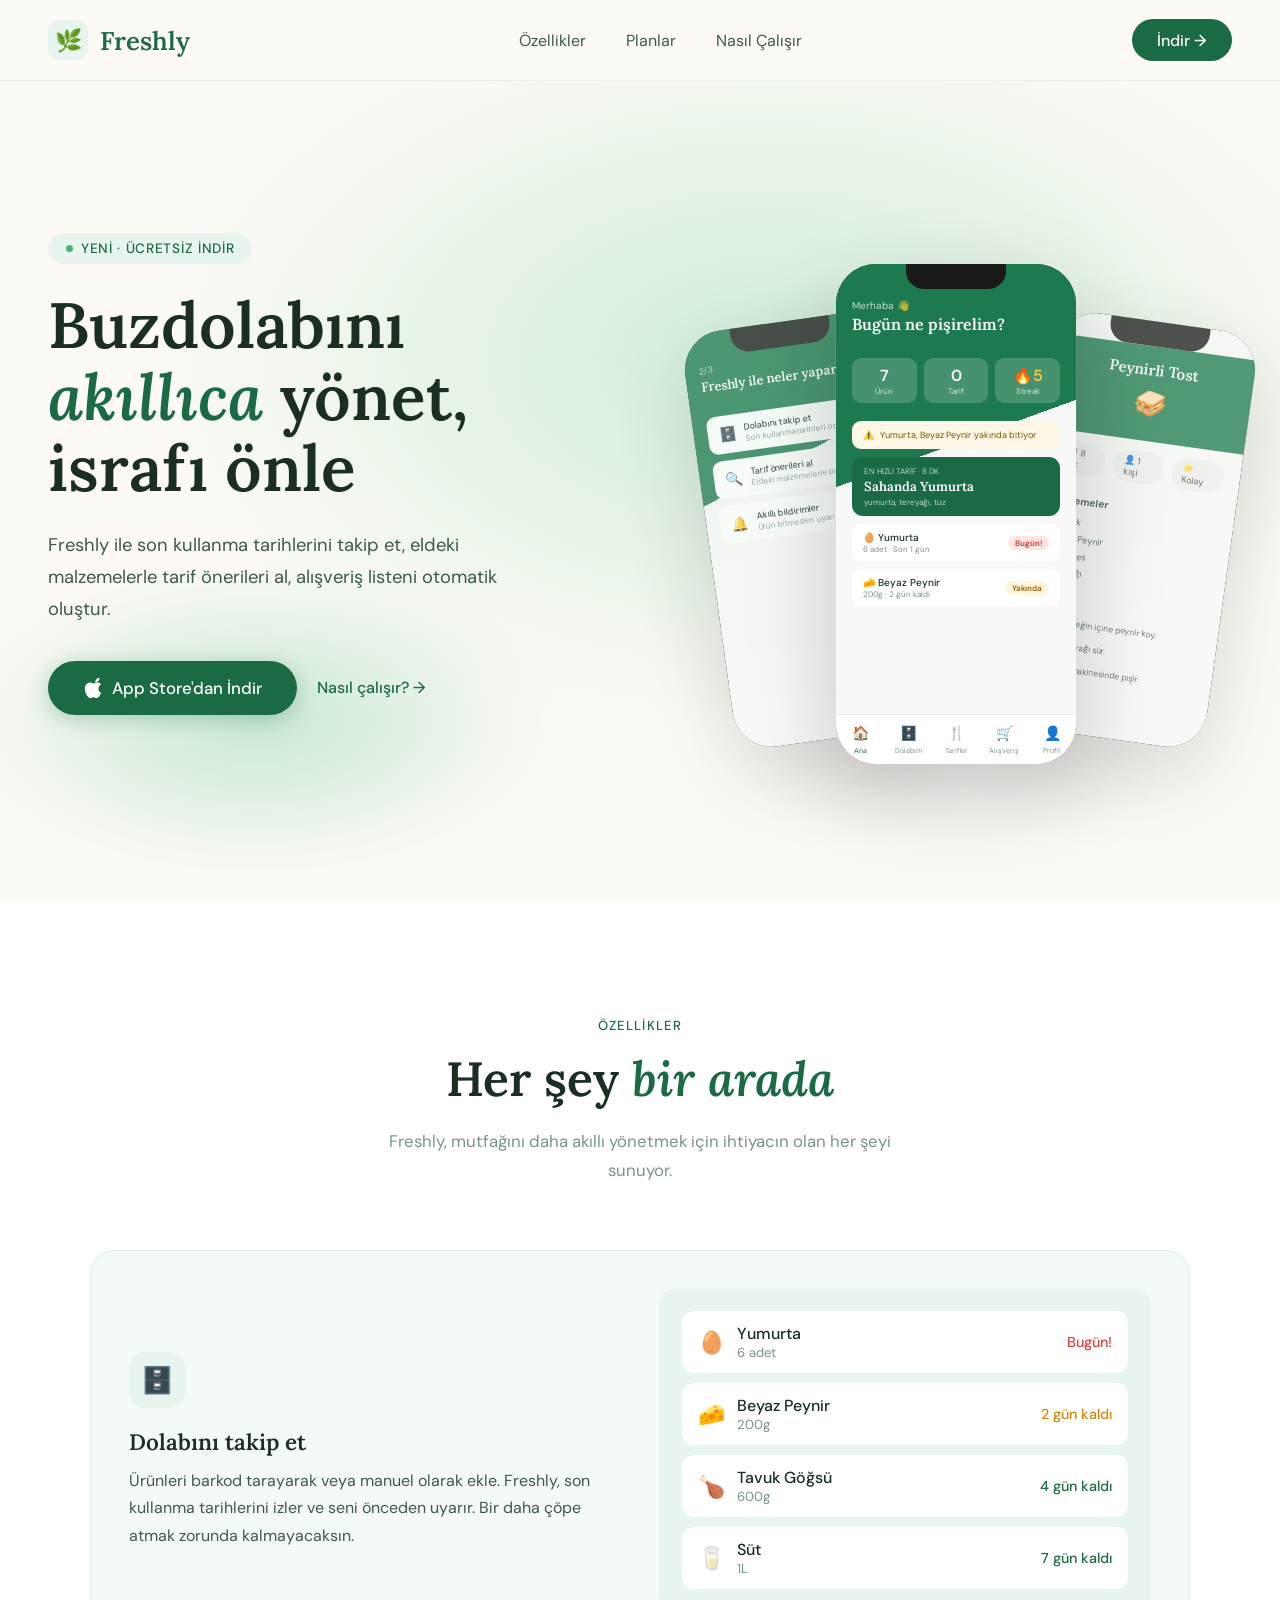
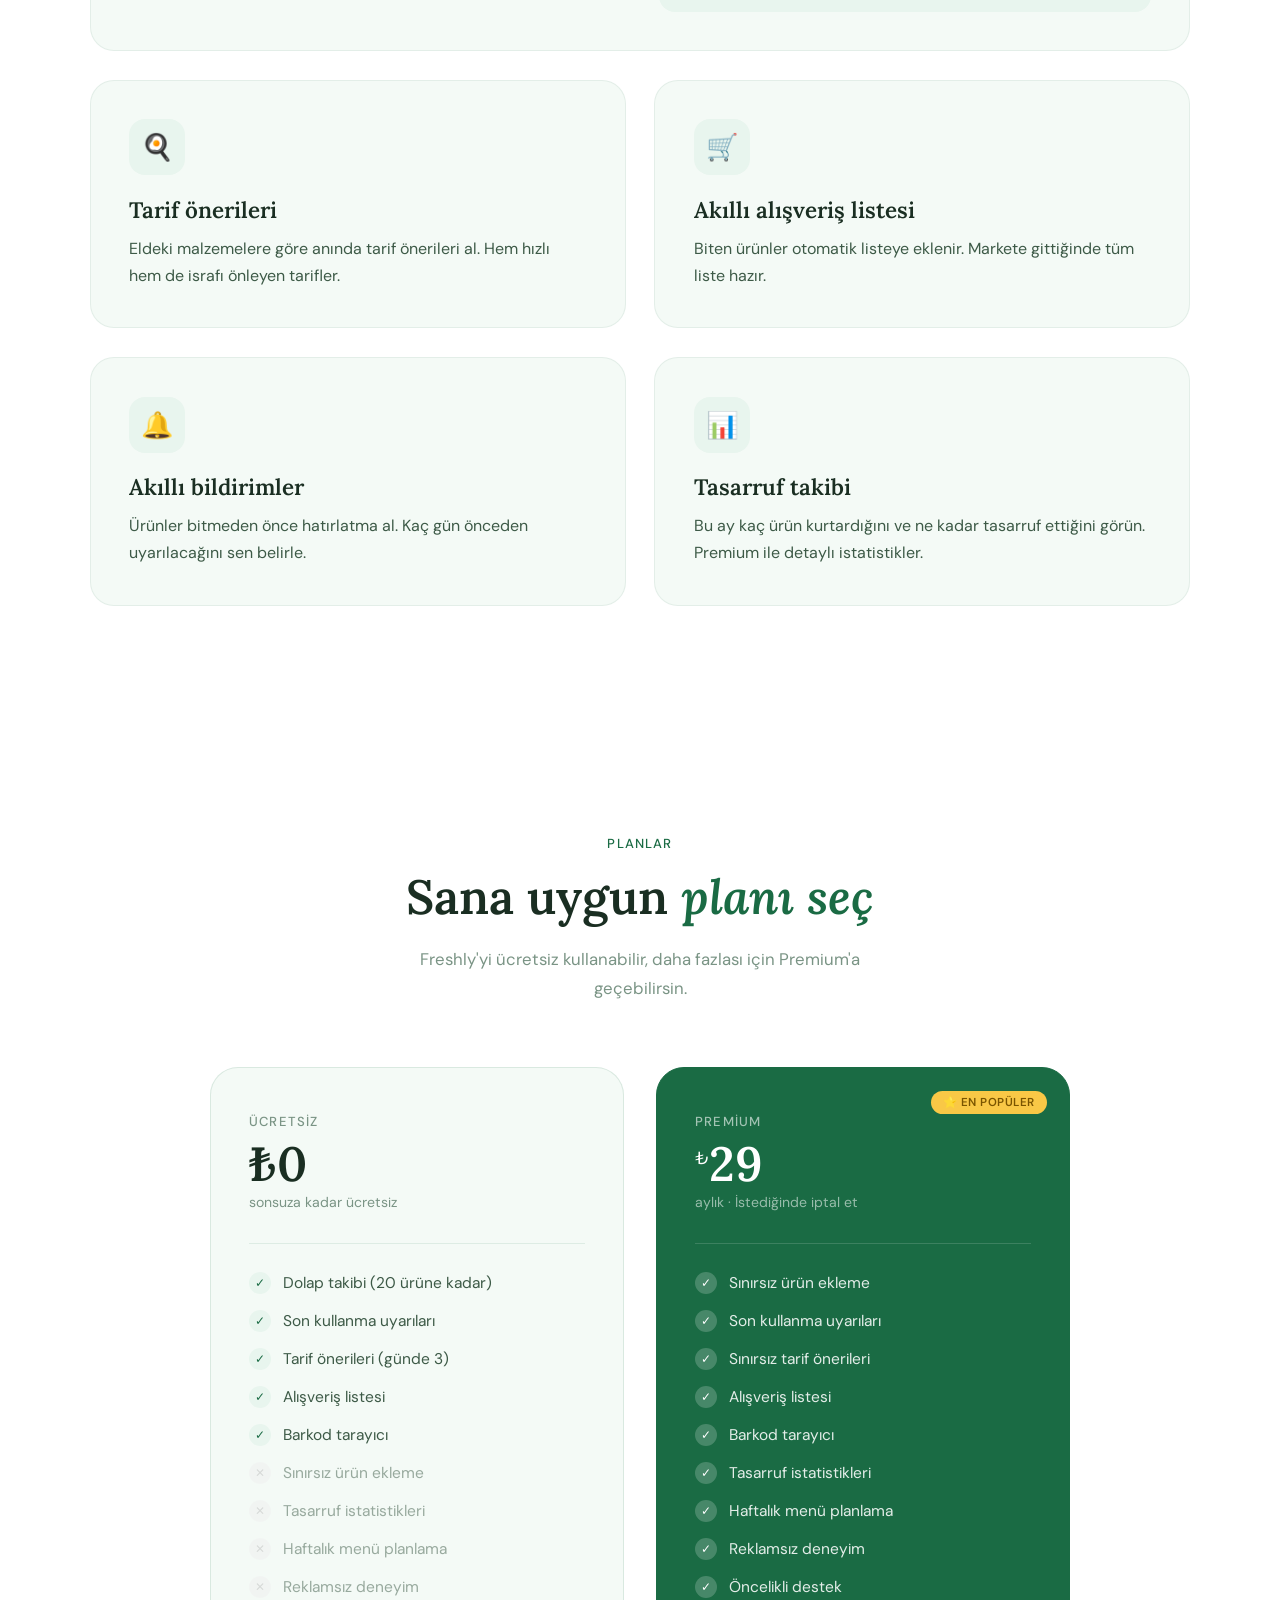
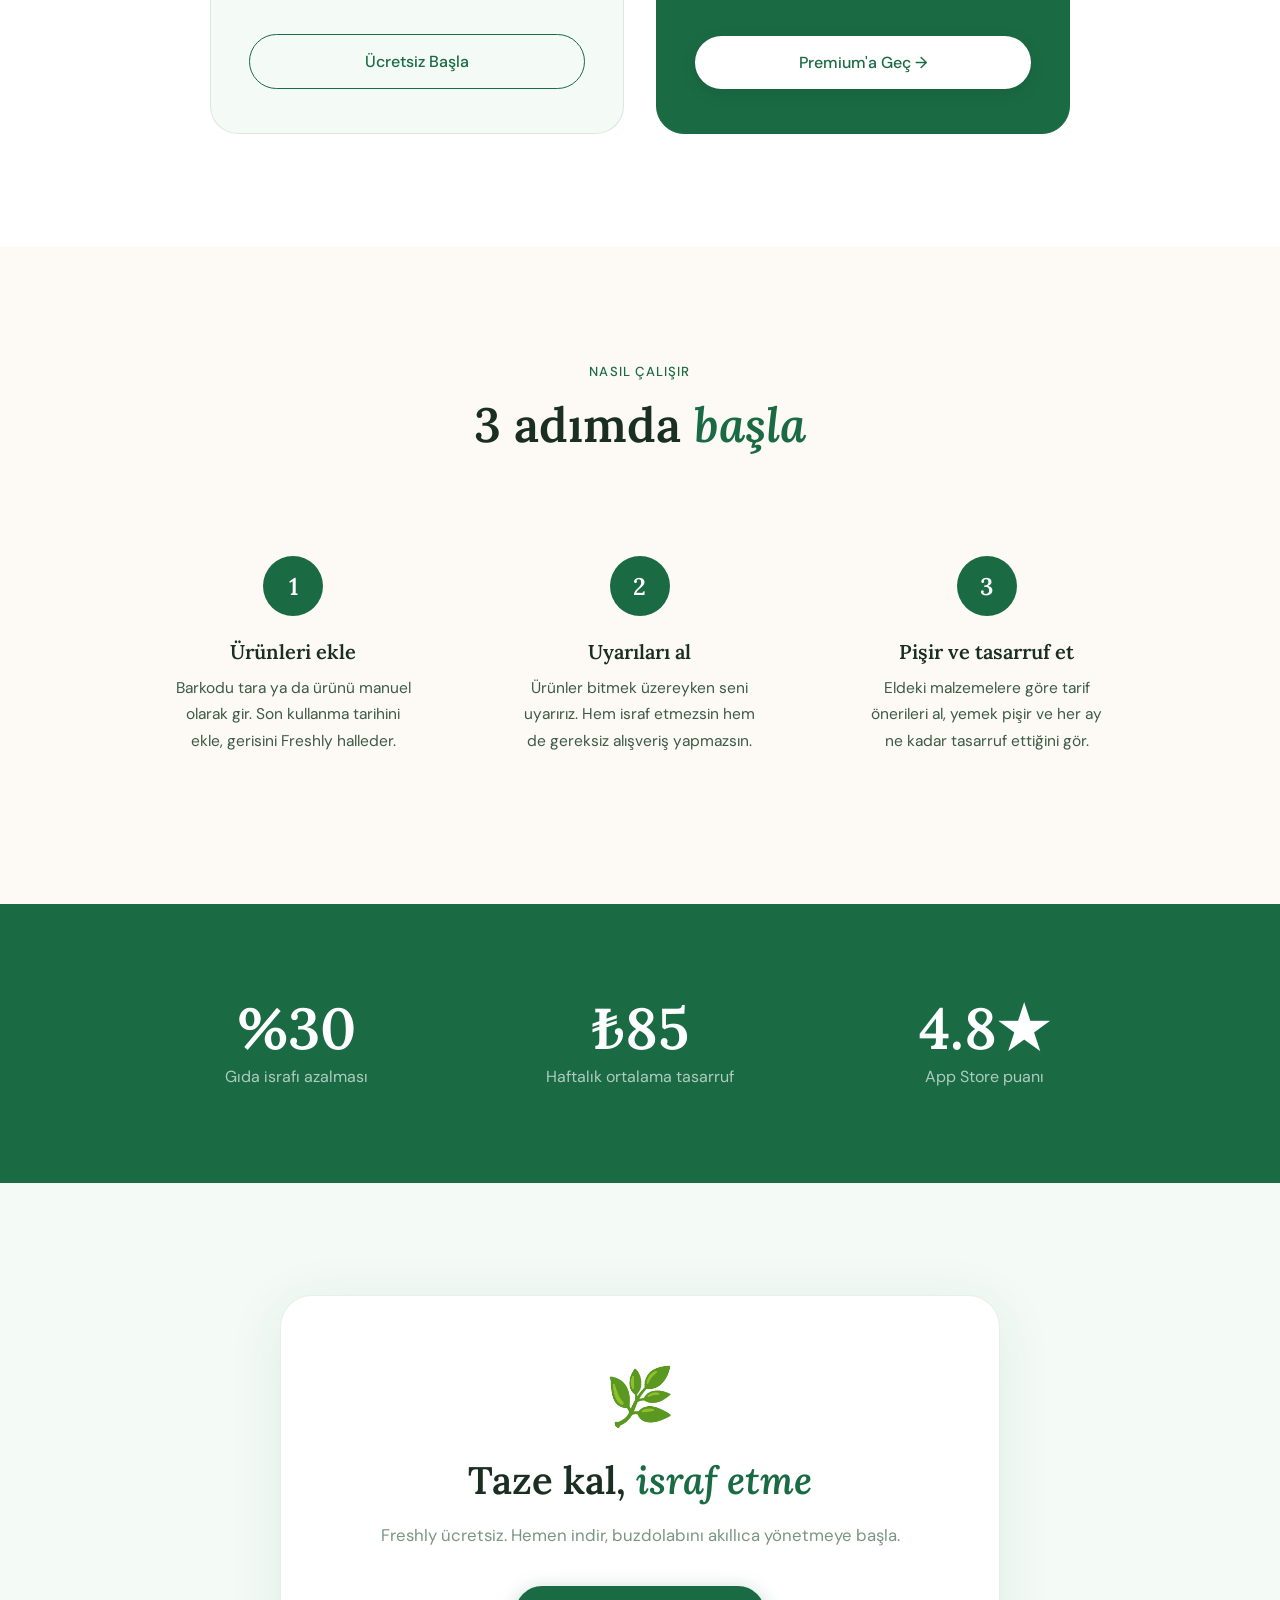
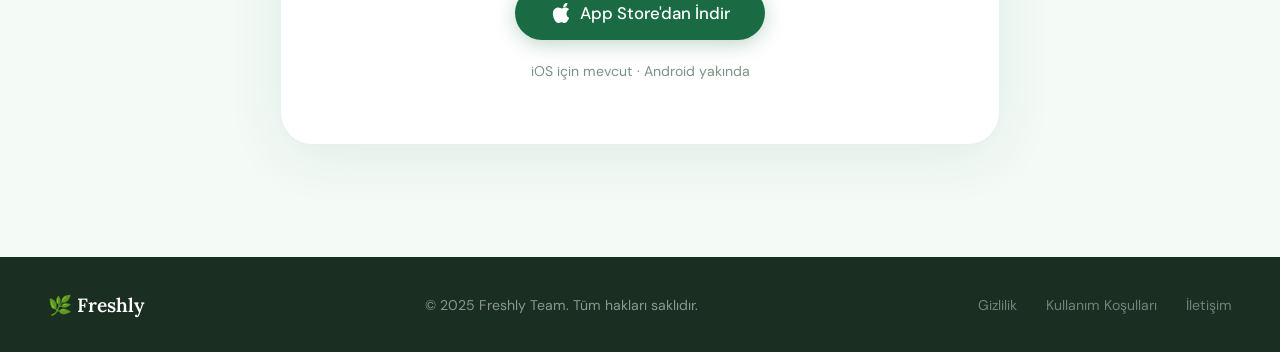
==== index.html @ 08ff8370 "freshly websitesi oluşturuldu" ====
<!DOCTYPE html>
<html lang="tr">
<head>
<meta charset="UTF-8">
<meta name="viewport" content="width=device-width, initial-scale=1.0">
<title>Freshly – Buzdolabını akıllıca yönet</title>
<link href="https://fonts.googleapis.com/css2?family=Lora:ital,wght@0,400;0,600;1,400;1,600&family=DM+Sans:wght@300;400;500&display=swap" rel="stylesheet">
<link rel="stylesheet" href="style.css">
</head>
<body>

<nav>
  <a href="#" class="nav-logo">
    <span class="nav-logo-icon">🌿</span>
    Freshly
  </a>
  <ul class="nav-links">
    <li><a href="#features">Özellikler</a></li>
    <li><a href="#pricing">Planlar</a></li>
    <li><a href="#howitworks">Nasıl Çalışır</a></li>
  </ul>
  <a href="#download" class="nav-cta">İndir →</a>
  <div class="nav-hamburger" onclick="toggleMenu()" aria-label="Menü">
    <span></span><span></span><span></span>
  </div>
</nav>

<div class="mobile-menu" id="mobileMenu">
  <a href="#features" onclick="toggleMenu()">Özellikler</a>
  <a href="#pricing" onclick="toggleMenu()">Planlar</a>
  <a href="#howitworks" onclick="toggleMenu()">Nasıl Çalışır</a>
  <a href="#download" class="mobile-cta" onclick="toggleMenu()">İndir →</a>
</div>

<!-- HERO -->
<section class="hero">
  <div class="hero-bg"></div>
  <div class="hero-inner">
    <div class="hero-text reveal">
      <div class="hero-tag"><span></span> Yeni · Ücretsiz İndir</div>
      <h1>Buzdolabını <em>akıllıca</em> yönet, israfı önle</h1>
      <p>Freshly ile son kullanma tarihlerini takip et, eldeki malzemelerle tarif önerileri al, alışveriş listeni otomatik oluştur.</p>
      <div class="hero-actions">
        <a href="download" class="btn-primary" style="display:inline-flex;">
  <svg width="20" height="20" viewBox="0 0 814 1000" fill="white" xmlns="http://www.w3.org/2000/svg">
    <path d="M788.1 340.9c-5.8 4.5-108.2 62.2-108.2 190.5 0 148.4 130.3 200.9 134.2 202.2-.6 3.2-20.7 71.9-68.7 141.9-42.8 61.6-87.5 123.1-155.5 123.1s-85.5-39.5-164-39.5c-76 0-103.7 40.8-165.9 40.8s-105-57.8-155.5-127.4C46 790.7 0 663 0 541.8c0-207.5 135.4-317.3 269-317.3 71 0 130.1 46.8 174.9 46.8 42.8 0 109.7-49.5 189.2-49.5 30.4 0 108.2 2.6 168.6 74.9zm-111.4-192.6c33.1-39.5 56.7-95.2 56.7-150.9 0-7.7-.6-15.5-1.9-22.3-53.9 2-117.5 36.1-155.5 81.5-29.8 33.7-57.8 89.8-57.8 146.5 0 8.3 1.3 16.6 1.9 19.2 3.2.6 8.4 1.3 13.6 1.3 48.1 0 108.8-32.4 142.9-75.3z"/>
  </svg>
  App Store'dan İndir
</a>
        <a href="#features" class="btn-secondary">Nasıl çalışır? →</a>
      </div>
    </div>
    <div class="hero-phones reveal reveal-delay-2">
      <div class="phone-mockup phone-left">
        <div class="phone-screen" style="background:linear-gradient(160deg,#1d7a4e 0%,#1d7a4e 35%,#f8f8f8 35%);">
          <div class="phone-notch"></div>
          <div class="phone-header" style="padding:7px 14px 12px;">
            <div style="font-size:9px;color:rgba(255,255,255,0.7);margin-bottom:2px;">2/3</div>
            <div style="font-family:'Lora',serif;font-size:13px;font-weight:600;color:white;">Freshly ile neler yaparsın?</div>
          </div>
          <div style="flex:1;padding:10px 14px;display:flex;flex-direction:column;gap:7px;">
            <div style="background:white;border-radius:9px;padding:8px 11px;display:flex;gap:9px;align-items:center;">
              <span style="font-size:14px;">🗄️</span>
              <div><div style="font-size:9px;font-weight:500;color:#1a2e22;">Dolabını takip et</div><div style="font-size:8px;color:#7a9485;">Son kullanma tarihleri otomatik</div></div>
            </div>
            <div style="background:white;border-radius:9px;padding:8px 11px;display:flex;gap:9px;align-items:center;">
              <span style="font-size:14px;">🔍</span>
              <div><div style="font-size:9px;font-weight:500;color:#1a2e22;">Tarif önerileri al</div><div style="font-size:8px;color:#7a9485;">Eldeki malzemelerle pişir</div></div>
            </div>
            <div style="background:white;border-radius:9px;padding:8px 11px;display:flex;gap:9px;align-items:center;">
              <span style="font-size:14px;">🔔</span>
              <div><div style="font-size:9px;font-weight:500;color:#1a2e22;">Akıllı bildirimler</div><div style="font-size:8px;color:#7a9485;">Ürün bitmeden uyarı al</div></div>
            </div>
          </div>
        </div>
      </div>
      <div class="phone-mockup phone-main">
        <div class="phone-screen">
          <div class="phone-notch"></div>
          <div class="phone-header">
            <div class="phone-greeting">Merhaba 👋</div>
            <div class="phone-title">Bugün ne pişirelim?</div>
          </div>
          <div class="phone-stats">
            <div class="phone-stat"><div class="phone-stat-num">7</div><div class="phone-stat-label">Ürün</div></div>
            <div class="phone-stat"><div class="phone-stat-num">0</div><div class="phone-stat-label">Tarif</div></div>
            <div class="phone-stat"><div class="phone-stat-num" style="color:#f9c846;">🔥5</div><div class="phone-stat-label">Streak</div></div>
          </div>
          <div class="phone-body">
            <div class="phone-alert">⚠️ <span>Yumurta, Beyaz Peynir yakında bitiyor</span></div>
            <div class="phone-card">
              <div class="phone-card-label">EN HIZLI TARİF · 8 DK</div>
              <div class="phone-card-title">Sahanda Yumurta</div>
              <div class="phone-card-sub">yumurta, tereyağı, tuz</div>
            </div>
            <div class="phone-item">
              <div><div class="phone-item-name">🥚 Yumurta</div><div class="phone-item-sub">6 adet · Son 1 gün</div></div>
              <span class="phone-item-badge badge-red">Bugün!</span>
            </div>
            <div class="phone-item">
              <div><div class="phone-item-name">🧀 Beyaz Peynir</div><div class="phone-item-sub">200g · 2 gün kaldı</div></div>
              <span class="phone-item-badge badge-yellow">Yakında</span>
            </div>
          </div>
          <div class="phone-nav">
            <div class="phone-nav-item active"><div class="phone-nav-dot">🏠</div><span>Ana</span></div>
            <div class="phone-nav-item"><div class="phone-nav-dot">🗄️</div><span>Dolabım</span></div>
            <div class="phone-nav-item"><div class="phone-nav-dot">🍴</div><span>Tarifler</span></div>
            <div class="phone-nav-item"><div class="phone-nav-dot">🛒</div><span>Alışveriş</span></div>
            <div class="phone-nav-item"><div class="phone-nav-dot">👤</div><span>Profil</span></div>
          </div>
        </div>
      </div>
      <div class="phone-mockup phone-right">
        <div class="phone-screen" style="background:#f8f8f8;">
          <div class="phone-notch" style="background:#1a1a1a;"></div>
          <div style="background:#1d7a4e;padding:14px 16px;text-align:center;">
            <div style="font-family:'Lora',serif;font-size:15px;font-weight:600;color:white;">Peynirli Tost</div>
            <div style="font-size:26px;margin:7px 0;">🥪</div>
          </div>
          <div style="padding:11px 16px;display:flex;gap:8px;">
            <span style="background:#f0f0f0;border-radius:100px;padding:4px 11px;font-size:9px;color:#444;">⏱ 8 dk</span>
            <span style="background:#f0f0f0;border-radius:100px;padding:4px 11px;font-size:9px;color:#444;">👤 1 kişi</span>
            <span style="background:#f0f0f0;border-radius:100px;padding:4px 11px;font-size:9px;color:#444;">⭐ Kolay</span>
          </div>
          <div style="padding:8px 16px;">
            <div style="font-size:10px;font-weight:600;color:#1a2e22;margin-bottom:7px;">Malzemeler</div>
            <div style="font-size:9px;color:#3d5a47;line-height:1.9;">• Ekmek<br>• Beyaz Peynir<br>• Domates<br>• Tereyağı</div>
          </div>
          <div style="padding:8px 16px;">
            <div style="font-size:10px;font-weight:600;color:#1a2e22;margin-bottom:7px;">Yapılışı</div>
            <div style="display:flex;flex-direction:column;gap:6px;">
              <div style="display:flex;gap:8px;align-items:flex-start;font-size:8.5px;color:#3d5a47;"><span style="width:17px;height:17px;background:#1d7a4e;border-radius:50%;color:white;font-size:9px;display:flex;align-items:center;justify-content:center;flex-shrink:0;">1</span>Ekmeğin içine peynir koy.</div>
              <div style="display:flex;gap:8px;align-items:flex-start;font-size:8.5px;color:#3d5a47;"><span style="width:17px;height:17px;background:#1d7a4e;border-radius:50%;color:white;font-size:9px;display:flex;align-items:center;justify-content:center;flex-shrink:0;">2</span>Tereyağı sür.</div>
              <div style="display:flex;gap:8px;align-items:flex-start;font-size:8.5px;color:#3d5a47;"><span style="width:17px;height:17px;background:#1d7a4e;border-radius:50%;color:white;font-size:9px;display:flex;align-items:center;justify-content:center;flex-shrink:0;">3</span>Tost makinesinde pişir.</div>
            </div>
          </div>
        </div>
      </div>
    </div>
  </div>
</section>

<!-- FEATURES -->
<section class="features" id="features">
  <div class="section-center reveal">
    <div class="section-tag">Özellikler</div>
    <h2 class="section-title">Her şey <em>bir arada</em></h2>
    <p class="section-desc">Freshly, mutfağını daha akıllı yönetmek için ihtiyacın olan her şeyi sunuyor.</p>
  </div>
  <div class="features-grid">
    <div class="feature-card large reveal">
      <div>
        <div class="feature-icon">🗄️</div>
        <h3>Dolabını takip et</h3>
        <p>Ürünleri barkod tarayarak veya manuel olarak ekle. Freshly, son kullanma tarihlerini izler ve seni önceden uyarır. Bir daha çöpe atmak zorunda kalmayacaksın.</p>
      </div>
      <div class="feature-visual">
        <div class="fv-row"><div style="display:flex;align-items:center;"><span class="fv-emoji">🥚</span><div><div class="fv-name">Yumurta</div><div class="fv-sub">6 adet</div></div></div><span class="fv-days red">Bugün!</span></div>
        <div class="fv-row"><div style="display:flex;align-items:center;"><span class="fv-emoji">🧀</span><div><div class="fv-name">Beyaz Peynir</div><div class="fv-sub">200g</div></div></div><span class="fv-days yellow">2 gün kaldı</span></div>
        <div class="fv-row"><div style="display:flex;align-items:center;"><span class="fv-emoji">🍗</span><div><div class="fv-name">Tavuk Göğsü</div><div class="fv-sub">600g</div></div></div><span class="fv-days green">4 gün kaldı</span></div>
        <div class="fv-row"><div style="display:flex;align-items:center;"><span class="fv-emoji">🥛</span><div><div class="fv-name">Süt</div><div class="fv-sub">1L</div></div></div><span class="fv-days green">7 gün kaldı</span></div>
      </div>
    </div>
    <div class="feature-card reveal reveal-delay-1">
      <div class="feature-icon">🍳</div>
      <h3>Tarif önerileri</h3>
      <p>Eldeki malzemelere göre anında tarif önerileri al. Hem hızlı hem de israfı önleyen tarifler.</p>
    </div>
    <div class="feature-card reveal reveal-delay-2">
      <div class="feature-icon">🛒</div>
      <h3>Akıllı alışveriş listesi</h3>
      <p>Biten ürünler otomatik listeye eklenir. Markete gittiğinde tüm liste hazır.</p>
    </div>
    <div class="feature-card reveal reveal-delay-1">
      <div class="feature-icon">🔔</div>
      <h3>Akıllı bildirimler</h3>
      <p>Ürünler bitmeden önce hatırlatma al. Kaç gün önceden uyarılacağını sen belirle.</p>
    </div>
    <div class="feature-card reveal reveal-delay-2">
      <div class="feature-icon">📊</div>
      <h3>Tasarruf takibi</h3>
      <p>Bu ay kaç ürün kurtardığını ve ne kadar tasarruf ettiğini görün. Premium ile detaylı istatistikler.</p>
    </div>
  </div>
</section>

<!-- PRICING -->
<section class="pricing" id="pricing">
  <div class="section-center reveal">
    <div class="section-tag">Planlar</div>
    <h2 class="section-title">Sana uygun <em>planı seç</em></h2>
    <p class="section-desc">Freshly'yi ücretsiz kullanabilir, daha fazlası için Premium'a geçebilirsin.</p>
  </div>
  <div class="pricing-grid">
    <div class="pricing-card reveal reveal-delay-1">
      <div class="pricing-plan">Ücretsiz</div>
      <div class="pricing-price">₺0</div>
      <div class="pricing-period">sonsuza kadar ücretsiz</div>
      <div class="pricing-divider"></div>
      <ul class="pricing-features">
        <li><span class="check">✓</span> Dolap takibi (20 ürüne kadar)</li>
        <li><span class="check">✓</span> Son kullanma uyarıları</li>
        <li><span class="check">✓</span> Tarif önerileri (günde 3)</li>
        <li><span class="check">✓</span> Alışveriş listesi</li>
        <li><span class="check">✓</span> Barkod tarayıcı</li>
        <li class="disabled"><span class="cross">✕</span> Sınırsız ürün ekleme</li>
        <li class="disabled"><span class="cross">✕</span> Tasarruf istatistikleri</li>
        <li class="disabled"><span class="cross">✕</span> Haftalık menü planlama</li>
        <li class="disabled"><span class="cross">✕</span> Reklamsız deneyim</li>
      </ul>
      <a href="#download" class="pricing-btn free">Ücretsiz Başla</a>
    </div>
    <div class="pricing-card premium reveal reveal-delay-2">
      <div class="pricing-badge">⭐ En Popüler</div>
      <div class="pricing-plan">Premium</div>
      <div class="pricing-price"><span>₺</span>29</div>
      <div class="pricing-period">aylık · İstediğinde iptal et</div>
      <div class="pricing-divider"></div>
      <ul class="pricing-features">
        <li><span class="check">✓</span> Sınırsız ürün ekleme</li>
        <li><span class="check">✓</span> Son kullanma uyarıları</li>
        <li><span class="check">✓</span> Sınırsız tarif önerileri</li>
        <li><span class="check">✓</span> Alışveriş listesi</li>
        <li><span class="check">✓</span> Barkod tarayıcı</li>
        <li><span class="check">✓</span> Tasarruf istatistikleri</li>
        <li><span class="check">✓</span> Haftalık menü planlama</li>
        <li><span class="check">✓</span> Reklamsız deneyim</li>
        <li><span class="check">✓</span> Öncelikli destek</li>
      </ul>
      <a href="#download" class="pricing-btn pro">Premium'a Geç →</a>
    </div>
  </div>
</section>

<!-- HOW IT WORKS -->
<section class="howitworks" id="howitworks">
  <div class="section-center reveal">
    <div class="section-tag">Nasıl Çalışır</div>
    <h2 class="section-title">3 adımda <em>başla</em></h2>
  </div>
  <div class="steps">
    <div class="step reveal reveal-delay-1">
      <div class="step-num">1</div>
      <h3>Ürünleri ekle</h3>
      <p>Barkodu tara ya da ürünü manuel olarak gir. Son kullanma tarihini ekle, gerisini Freshly halleder.</p>
    </div>
    <div class="step reveal reveal-delay-2">
      <div class="step-num">2</div>
      <h3>Uyarıları al</h3>
      <p>Ürünler bitmek üzereyken seni uyarırız. Hem israf etmezsin hem de gereksiz alışveriş yapmazsın.</p>
    </div>
    <div class="step reveal reveal-delay-3">
      <div class="step-num">3</div>
      <h3>Pişir ve tasarruf et</h3>
      <p>Eldeki malzemelere göre tarif önerileri al, yemek pişir ve her ay ne kadar tasarruf ettiğini gör.</p>
    </div>
  </div>
</section>

<!-- STATS -->
<section class="stats">
  <div class="stats-inner">
    <div class="reveal reveal-delay-1">
      <div class="stat-num">%30</div>
      <div class="stat-label">Gıda israfı azalması</div>
    </div>
    <div class="reveal reveal-delay-2">
      <div class="stat-num">₺85</div>
      <div class="stat-label">Haftalık ortalama tasarruf</div>
    </div>
    <div class="reveal reveal-delay-3">
      <div class="stat-num">4.8★</div>
      <div class="stat-label">App Store puanı</div>
    </div>
  </div>
</section>

<!-- CTA -->
<section class="cta-section" id="download">
  <div class="cta-card reveal">
    <div class="cta-icon">🌿</div>
    <h2>Taze kal, <em>israf etme</em></h2>
    <p>Freshly ücretsiz. Hemen indir, buzdolabını akıllıca yönetmeye başla.</p>
    <a href="#" class="btn-primary" style="display:inline-flex;">
  <svg width="20" height="20" viewBox="0 0 814 1000" fill="white" xmlns="http://www.w3.org/2000/svg">
    <path d="M788.1 340.9c-5.8 4.5-108.2 62.2-108.2 190.5 0 148.4 130.3 200.9 134.2 202.2-.6 3.2-20.7 71.9-68.7 141.9-42.8 61.6-87.5 123.1-155.5 123.1s-85.5-39.5-164-39.5c-76 0-103.7 40.8-165.9 40.8s-105-57.8-155.5-127.4C46 790.7 0 663 0 541.8c0-207.5 135.4-317.3 269-317.3 71 0 130.1 46.8 174.9 46.8 42.8 0 109.7-49.5 189.2-49.5 30.4 0 108.2 2.6 168.6 74.9zm-111.4-192.6c33.1-39.5 56.7-95.2 56.7-150.9 0-7.7-.6-15.5-1.9-22.3-53.9 2-117.5 36.1-155.5 81.5-29.8 33.7-57.8 89.8-57.8 146.5 0 8.3 1.3 16.6 1.9 19.2 3.2.6 8.4 1.3 13.6 1.3 48.1 0 108.8-32.4 142.9-75.3z"/>
  </svg>
  App Store'dan İndir
</a>
    <div class="cta-note">iOS için mevcut · Android yakında</div>
  </div>
</section>

<footer>
  <div class="footer-logo">🌿 Freshly</div>
  <div>© 2025 Freshly Team. Tüm hakları saklıdır.</div>
  <div class="footer-links">
    <a href="#">Gizlilik</a>
    <a href="#">Kullanım Koşulları</a>
    <a href="#">İletişim</a>
  </div>
</footer>

<script>
function toggleMenu() {
  document.getElementById('mobileMenu').classList.toggle('open');
}

// Scroll reveal
const observer = new IntersectionObserver((entries) => {
  entries.forEach(entry => {
    if (entry.isIntersecting) {
      entry.target.classList.add('visible');
    }
  });
}, { threshold: 0.12 });

document.querySelectorAll('.reveal').forEach(el => observer.observe(el));
</script>
</body>
</html>
---- style.css ----
*, *::before, *::after { box-sizing: border-box; margin: 0; padding: 0; }

:root {
  --green-deep: #1a6b44;
  --green-mid: #2d8a5c;
  --green-light: #e8f5ee;
  --green-pale: #f4faf6;
  --green-accent: #4caf7d;
  --cream: #fdfaf6;
  --text-dark: #1a2e22;
  --text-mid: #3d5a47;
  --text-muted: #7a9485;
}

html { scroll-behavior: smooth; }
body { font-family: 'DM Sans', sans-serif; background: var(--cream); color: var(--text-dark); overflow-x: hidden; font-size: 18px; }

/* NAV */
nav {
  position: fixed; top: 0; left: 0; right: 0; z-index: 100;
  display: flex; align-items: center; justify-content: space-between;
  padding: 1.2rem 3rem;
  background: rgba(253,250,246,0.93); backdrop-filter: blur(14px);
  border-bottom: 1px solid rgba(26,107,68,0.08);
}
.nav-logo {
  display: flex; align-items: center; gap: 12px;
  font-family: 'Lora', serif; font-size: 1.6rem; font-weight: 600;
  color: var(--green-deep); text-decoration: none;
}
.nav-logo-icon { width: 40px; height: 40px; background: var(--green-light); border-radius: 12px; display: flex; align-items: center; justify-content: center; font-size: 22px; }
.nav-links { display: flex; gap: 2.5rem; list-style: none; }
.nav-links a { text-decoration: none; font-size: 1rem; color: var(--text-mid); transition: color 0.2s; }
.nav-links a:hover { color: var(--green-deep); }
.nav-cta { background: var(--green-deep); color: white; padding: 0.65rem 1.6rem; border-radius: 100px; font-size: 1rem; font-weight: 500; text-decoration: none; transition: background 0.2s, transform 0.15s; }
.nav-cta:hover { background: var(--green-mid); transform: translateY(-1px); }

/* HAMBURGER */
.nav-hamburger { display: none; flex-direction: column; gap: 5px; cursor: pointer; padding: 4px; }
.nav-hamburger span { width: 26px; height: 2px; background: var(--green-deep); border-radius: 2px; transition: all 0.3s; }
.mobile-menu { display: none; position: fixed; top: 70px; left: 0; right: 0; background: var(--cream); border-bottom: 1px solid rgba(26,107,68,0.1); padding: 1.5rem 2rem; z-index: 99; flex-direction: column; gap: 1.2rem; }
.mobile-menu.open { display: flex; }
.mobile-menu a { text-decoration: none; font-size: 1.1rem; color: var(--text-mid); padding: 0.5rem 0; border-bottom: 1px solid rgba(26,107,68,0.08); }
.mobile-menu .mobile-cta { background: var(--green-deep); color: white; padding: 0.8rem 1.5rem; border-radius: 100px; text-align: center; border: none; }

/* HERO */
.hero { min-height: 100vh; display: flex; align-items: center; justify-content: center; position: relative; overflow: hidden; padding: 8rem 3rem 5rem; }
.hero-bg { position: absolute; inset: 0; background: radial-gradient(ellipse 70% 60% at 60% 40%, #d0eed9 0%, transparent 70%), radial-gradient(ellipse 40% 30% at 20% 80%, #c8e8d4 0%, transparent 60%); pointer-events: none; }
.hero-inner { position: relative; max-width: 1200px; width: 100%; display: grid; grid-template-columns: 1fr 1fr; gap: 5rem; align-items: center; }
.hero-tag { display: inline-flex; align-items: center; gap: 8px; background: var(--green-light); color: var(--green-deep); font-size: 0.85rem; font-weight: 500; letter-spacing: 0.05em; padding: 7px 18px; border-radius: 100px; margin-bottom: 1.6rem; text-transform: uppercase; }
.hero-tag span { width: 7px; height: 7px; background: var(--green-accent); border-radius: 50%; }
.hero h1 { font-family: 'Lora', serif; font-size: clamp(2.8rem, 5vw, 4.2rem); font-weight: 600; line-height: 1.12; color: var(--text-dark); margin-bottom: 1.5rem; }
.hero h1 em { font-style: italic; color: var(--green-deep); }
.hero p { font-size: 1.15rem; line-height: 1.75; color: var(--text-mid); max-width: 460px; margin-bottom: 2.2rem; }
.hero-actions { display: flex; gap: 1.2rem; align-items: center; flex-wrap: wrap; }
.btn-primary { background: var(--green-deep); color: white; padding: 1rem 2.2rem; border-radius: 100px; font-size: 1.05rem; font-weight: 500; text-decoration: none; display: inline-flex; align-items: center; gap: 9px; transition: all 0.2s; box-shadow: 0 4px 20px rgba(26,107,68,0.28); }
.btn-primary:hover { background: var(--green-mid); transform: translateY(-2px); box-shadow: 0 8px 28px rgba(26,107,68,0.32); }
.btn-secondary { color: var(--green-deep); font-size: 1rem; font-weight: 500; text-decoration: none; display: inline-flex; align-items: center; gap: 7px; transition: gap 0.2s; }
.btn-secondary:hover { gap: 11px; }

/* PHONES */
.hero-phones { position: relative; display: flex; justify-content: center; align-items: flex-end; height: 580px; }
.phone-mockup { position: absolute; background: #1a1a1a; border-radius: 40px; box-shadow: 0 32px 90px rgba(0,0,0,0.2), 0 0 0 1px rgba(255,255,255,0.08); overflow: hidden; }
.phone-main { width: 240px; height: 500px; bottom: 0; left: 50%; transform: translateX(-50%); z-index: 3; animation: float 4s ease-in-out infinite; }
.phone-left { width: 200px; height: 420px; bottom: 24px; left: 5%; z-index: 2; opacity: 0.75; transform: rotate(-8deg); }
.phone-right { width: 200px; height: 420px; bottom: 24px; right: 0%; z-index: 2; opacity: 0.75; transform: rotate(8deg); }
.phone-screen { width: 100%; height: 100%; background: linear-gradient(160deg, #1d7a4e 0%, #1d7a4e 38%, #f8f8f8 38%); display: flex; flex-direction: column; }
.phone-notch { width: 100px; height: 25px; background: #1a1a1a; border-radius: 0 0 18px 18px; margin: 0 auto; z-index: 10; position: relative; }
.phone-header { padding: 10px 16px 16px; color: white; }
.phone-greeting { font-size: 10px; opacity: 0.75; margin-bottom: 2px; }
.phone-title { font-family: 'Lora', serif; font-size: 16px; font-weight: 600; }
.phone-stats { display: flex; gap: 7px; margin: 8px 16px; }
.phone-stat { flex: 1; background: rgba(255,255,255,0.18); border-radius: 9px; padding: 7px; text-align: center; color: white; }
.phone-stat-num { font-size: 16px; font-weight: 600; }
.phone-stat-label { font-size: 8px; opacity: 0.75; }
.phone-body { flex: 1; padding: 10px 16px; display: flex; flex-direction: column; gap: 8px; }
.phone-alert { background: #fff8e6; border-radius: 9px; padding: 8px 11px; font-size: 9px; color: #7a5500; display: flex; gap: 6px; align-items: center; }
.phone-card { background: var(--green-deep); border-radius: 11px; padding: 9px 12px; color: white; }
.phone-card-label { font-size: 8px; opacity: 0.7; margin-bottom: 2px; }
.phone-card-title { font-family: 'Lora', serif; font-size: 13px; font-weight: 600; }
.phone-card-sub { font-size: 8px; opacity: 0.7; margin-top: 2px; }
.phone-item { background: white; border-radius: 9px; padding: 7px 11px; display: flex; align-items: center; justify-content: space-between; }
.phone-item-name { font-weight: 500; font-size: 10px; color: var(--text-dark); }
.phone-item-sub { color: var(--text-muted); font-size: 8px; }
.phone-item-badge { font-size: 8px; font-weight: 600; padding: 2px 7px; border-radius: 100px; }
.badge-red { background: #ffe4e4; color: #c0392b; }
.badge-yellow { background: #fff4dc; color: #a0600a; }
.phone-nav { display: flex; background: white; padding: 9px 0; border-top: 0.5px solid #eee; }
.phone-nav-item { flex: 1; display: flex; flex-direction: column; align-items: center; gap: 2px; font-size: 7px; color: var(--text-muted); }
.phone-nav-item.active { color: var(--green-deep); }
.phone-nav-dot { font-size: 14px; line-height: 1.4; text-align: center; }

/* FEATURES */
.features { padding: 7rem 3rem; background: white; }
.section-center { text-align: center; margin-bottom: 4rem; }
.section-tag { display: inline-block; font-size: 0.82rem; font-weight: 500; color: var(--green-deep); text-transform: uppercase; letter-spacing: 0.09em; margin-bottom: 1rem; }
.section-title { font-family: 'Lora', serif; font-size: clamp(2rem, 4vw, 3rem); font-weight: 600; color: var(--text-dark); line-height: 1.2; max-width: 580px; margin: 0 auto 1.2rem; }
.section-title em { font-style: italic; color: var(--green-deep); }
.section-desc { color: var(--text-muted); font-size: 1.05rem; max-width: 520px; margin: 0 auto; line-height: 1.75; }
.features-grid { max-width: 1100px; margin: 0 auto; display: grid; grid-template-columns: repeat(2, 1fr); gap: 1.8rem; }
.feature-card { background: var(--green-pale); border-radius: 24px; padding: 2.4rem; border: 1px solid rgba(26,107,68,0.08); transition: transform 0.2s, box-shadow 0.2s; }
.feature-card:hover { transform: translateY(-5px); box-shadow: 0 14px 44px rgba(26,107,68,0.1); }
.feature-card.large { grid-column: span 2; display: grid; grid-template-columns: 1fr 1fr; gap: 2.4rem; align-items: center; }
.feature-icon { width: 56px; height: 56px; background: var(--green-light); border-radius: 16px; display: flex; align-items: center; justify-content: center; font-size: 26px; margin-bottom: 1.2rem; }
.feature-card h3 { font-family: 'Lora', serif; font-size: 1.4rem; font-weight: 600; color: var(--text-dark); margin-bottom: 0.7rem; }
.feature-card p { font-size: 1rem; line-height: 1.7; color: var(--text-mid); }
.feature-visual { background: var(--green-light); border-radius: 16px; padding: 1.4rem; display: flex; flex-direction: column; gap: 10px; }
.fv-row { background: white; border-radius: 12px; padding: 12px 16px; display: flex; align-items: center; justify-content: space-between; }
.fv-emoji { font-size: 22px; margin-right: 12px; }
.fv-name { font-weight: 500; font-size: 1rem; color: var(--text-dark); }
.fv-sub { font-size: 0.82rem; color: var(--text-muted); }
.fv-days { font-size: 0.9rem; font-weight: 500; }
.fv-days.red { color: #e03e3e; }
.fv-days.yellow { color: #d4860a; }
.fv-days.green { color: var(--green-deep); }

/* HOW IT WORKS */
.howitworks { padding: 7rem 3rem; background: var(--cream); }
.steps { max-width: 1000px; margin: 0 auto; display: grid; grid-template-columns: repeat(3, 1fr); gap: 2.5rem; }
.step { text-align: center; padding: 2.4rem 1.8rem; }
.step-num { width: 60px; height: 60px; border-radius: 50%; background: var(--green-deep); color: white; font-family: 'Lora', serif; font-size: 1.5rem; font-weight: 600; display: flex; align-items: center; justify-content: center; margin: 0 auto 1.4rem; }
.step h3 { font-family: 'Lora', serif; font-size: 1.25rem; font-weight: 600; color: var(--text-dark); margin-bottom: 0.7rem; }
.step p { font-size: 0.97rem; color: var(--text-mid); line-height: 1.7; }

/* STATS */
.stats { padding: 6rem 3rem; background: var(--green-deep); }
.stats-inner { max-width: 1000px; margin: 0 auto; display: grid; grid-template-columns: repeat(3, 1fr); gap: 2rem; text-align: center; }
.stat-num { font-family: 'Lora', serif; font-size: 3.6rem; font-weight: 600; color: white; line-height: 1; }
.stat-label { font-size: 1rem; color: rgba(255,255,255,0.65); margin-top: 0.5rem; }

/* CTA */
.cta-section { padding: 7rem 3rem; background: var(--green-pale); text-align: center; }
.cta-card { max-width: 720px; margin: 0 auto; background: white; border-radius: 32px; padding: 4rem 3.5rem; border: 1px solid rgba(26,107,68,0.1); box-shadow: 0 10px 56px rgba(26,107,68,0.09); }
.cta-icon { font-size: 3.5rem; margin-bottom: 1.4rem; }
.cta-card h2 { font-family: 'Lora', serif; font-size: 2.4rem; font-weight: 600; color: var(--text-dark); margin-bottom: 1rem; }
.cta-card h2 em { font-style: italic; color: var(--green-deep); }
.cta-card p { color: var(--text-muted); font-size: 1.05rem; line-height: 1.75; margin-bottom: 2.2rem; }
.cta-note { margin-top: 1.4rem; font-size: 0.88rem; color: var(--text-muted); }

/* FOOTER */
footer { padding: 2.2rem 3rem; background: var(--text-dark); color: rgba(255,255,255,0.5); display: flex; align-items: center; justify-content: space-between; font-size: 0.88rem; flex-wrap: wrap; gap: 1rem; }
.footer-logo { font-family: 'Lora', serif; color: white; font-size: 1.2rem; font-weight: 600; display: flex; align-items: center; gap: 9px; }
.footer-links { display: flex; gap: 1.8rem; flex-wrap: wrap; }
.footer-links a { color: rgba(255,255,255,0.4); text-decoration: none; transition: color 0.2s; }
.footer-links a:hover { color: white; }

/* ANIMATION */
@keyframes float {
  0%, 100% { transform: translateX(-50%) translateY(0); }
  50% { transform: translateX(-50%) translateY(-12px); }
}

/* ── MOBILE ── */
@media (max-width: 900px) {
  nav { padding: 1rem 1.5rem; }
  .nav-links, .nav-cta { display: none; }
  .nav-hamburger { display: flex; }

  .hero { padding: 7rem 1.5rem 4rem; min-height: auto; }
  .hero-inner { grid-template-columns: 1fr; gap: 3rem; text-align: center; }
  .hero h1 { font-size: 2.6rem; }
  .hero p { max-width: 100%; margin-left: auto; margin-right: auto; }
  .hero-actions { justify-content: center; }
  .hero-phones { height: 420px; }
  .phone-main { width: 180px; height: 380px; }
  .phone-left { width: 150px; height: 310px; left: 2%; }
  .phone-right { width: 150px; height: 310px; right: 2%; }

  .features { padding: 5rem 1.5rem; }
  .features-grid { grid-template-columns: 1fr; }
  .feature-card.large { grid-column: span 1; grid-template-columns: 1fr; }

  .howitworks { padding: 5rem 1.5rem; }
  .steps { grid-template-columns: 1fr; gap: 1.5rem; }

  .stats { padding: 4rem 1.5rem; }
  .stats-inner { grid-template-columns: 1fr; gap: 2.5rem; }
  .stat-num { font-size: 3rem; }

  .cta-section { padding: 5rem 1.5rem; }
  .cta-card { padding: 2.5rem 1.8rem; }
  .cta-card h2 { font-size: 1.9rem; }

  footer { flex-direction: column; align-items: flex-start; padding: 2rem 1.5rem; }
}

@media (max-width: 480px) {
  body { font-size: 16px; }
  .hero h1 { font-size: 2.1rem; }
  .hero-phones { height: 340px; }
  .phone-main { width: 155px; height: 325px; }
  .phone-left, .phone-right { display: none; }
  .section-title { font-size: 1.9rem; }
  .stat-num { font-size: 2.6rem; }
  .cta-card h2 { font-size: 1.7rem; }
  .btn-primary { padding: 0.9rem 1.8rem; font-size: 1rem; }
}

/* ── PRICING ── */
.pricing { padding: 7rem 3rem; background: white; }
.pricing-grid {
  max-width: 860px; margin: 0 auto;
  display: grid; grid-template-columns: 1fr 1fr; gap: 2rem;
}
.pricing-card {
  border-radius: 28px; padding: 2.8rem 2.4rem;
  border: 1.5px solid rgba(26,107,68,0.12);
  background: var(--green-pale);
  display: flex; flex-direction: column; gap: 0;
  transition: transform 0.2s, box-shadow 0.2s;
}
.pricing-card:hover { transform: translateY(-5px); box-shadow: 0 16px 48px rgba(26,107,68,0.1); }
.pricing-card.premium {
  background: var(--green-deep); border-color: var(--green-deep);
  position: relative; overflow: hidden;
}
.pricing-badge {
  position: absolute; top: 1.4rem; right: 1.4rem;
  background: #f9c846; color: #7a5500;
  font-size: 0.72rem; font-weight: 600; letter-spacing: 0.04em;
  padding: 4px 12px; border-radius: 100px; text-transform: uppercase;
}
.pricing-plan {
  font-size: 0.82rem; font-weight: 500; text-transform: uppercase;
  letter-spacing: 0.08em; color: var(--text-muted); margin-bottom: 0.6rem;
}
.pricing-card.premium .pricing-plan { color: rgba(255,255,255,0.6); }
.pricing-price {
  font-family: 'Lora', serif; font-size: 3rem; font-weight: 600;
  color: var(--text-dark); line-height: 1; margin-bottom: 0.3rem;
}
.pricing-card.premium .pricing-price { color: white; }
.pricing-price span { font-size: 1.1rem; font-weight: 400; vertical-align: super; font-family: 'DM Sans', sans-serif; }
.pricing-period { font-size: 0.88rem; color: var(--text-muted); margin-bottom: 2rem; }
.pricing-card.premium .pricing-period { color: rgba(255,255,255,0.55); }
.pricing-divider { height: 1px; background: rgba(26,107,68,0.1); margin-bottom: 1.8rem; }
.pricing-card.premium .pricing-divider { background: rgba(255,255,255,0.15); }
.pricing-features { list-style: none; display: flex; flex-direction: column; gap: 1rem; flex: 1; }
.pricing-features li {
  display: flex; align-items: center; gap: 12px;
  font-size: 0.97rem; color: var(--text-mid);
}
.pricing-card.premium .pricing-features li { color: rgba(255,255,255,0.88); }
.pricing-features li .check {
  width: 22px; height: 22px; border-radius: 50%; flex-shrink: 0;
  background: var(--green-light); color: var(--green-deep);
  display: flex; align-items: center; justify-content: center; font-size: 12px;
}
.pricing-card.premium .pricing-features li .check {
  background: rgba(255,255,255,0.2); color: white;
}
.pricing-features li .cross {
  width: 22px; height: 22px; border-radius: 50%; flex-shrink: 0;
  background: #f0f0f0; color: #bbb;
  display: flex; align-items: center; justify-content: center; font-size: 12px;
}
.pricing-features li.disabled { opacity: 0.5; }
.pricing-btn {
  display: block; text-align: center; margin-top: 2.2rem;
  padding: 1rem; border-radius: 100px; font-size: 1rem; font-weight: 500;
  text-decoration: none; transition: all 0.2s;
}
.pricing-btn.free {
  border: 1.5px solid var(--green-deep); color: var(--green-deep);
  background: transparent;
}
.pricing-btn.free:hover { background: var(--green-light); }
.pricing-btn.pro {
  background: white; color: var(--green-deep);
  box-shadow: 0 4px 16px rgba(0,0,0,0.1);
}
.pricing-btn.pro:hover { background: #f0f9f4; transform: translateY(-1px); }

/* ── SCROLL ANIMATIONS ── */
.reveal {
  opacity: 0;
  transform: translateY(36px);
  transition: opacity 0.65s ease, transform 0.65s ease;
}
.reveal.visible {
  opacity: 1;
  transform: translateY(0);
}
.reveal-delay-1 { transition-delay: 0.1s; }
.reveal-delay-2 { transition-delay: 0.2s; }
.reveal-delay-3 { transition-delay: 0.3s; }
.reveal-delay-4 { transition-delay: 0.4s; }

@media (max-width: 900px) {
  .pricing { padding: 5rem 1.5rem; }
  .pricing-grid { grid-template-columns: 1fr; max-width: 480px; }
}
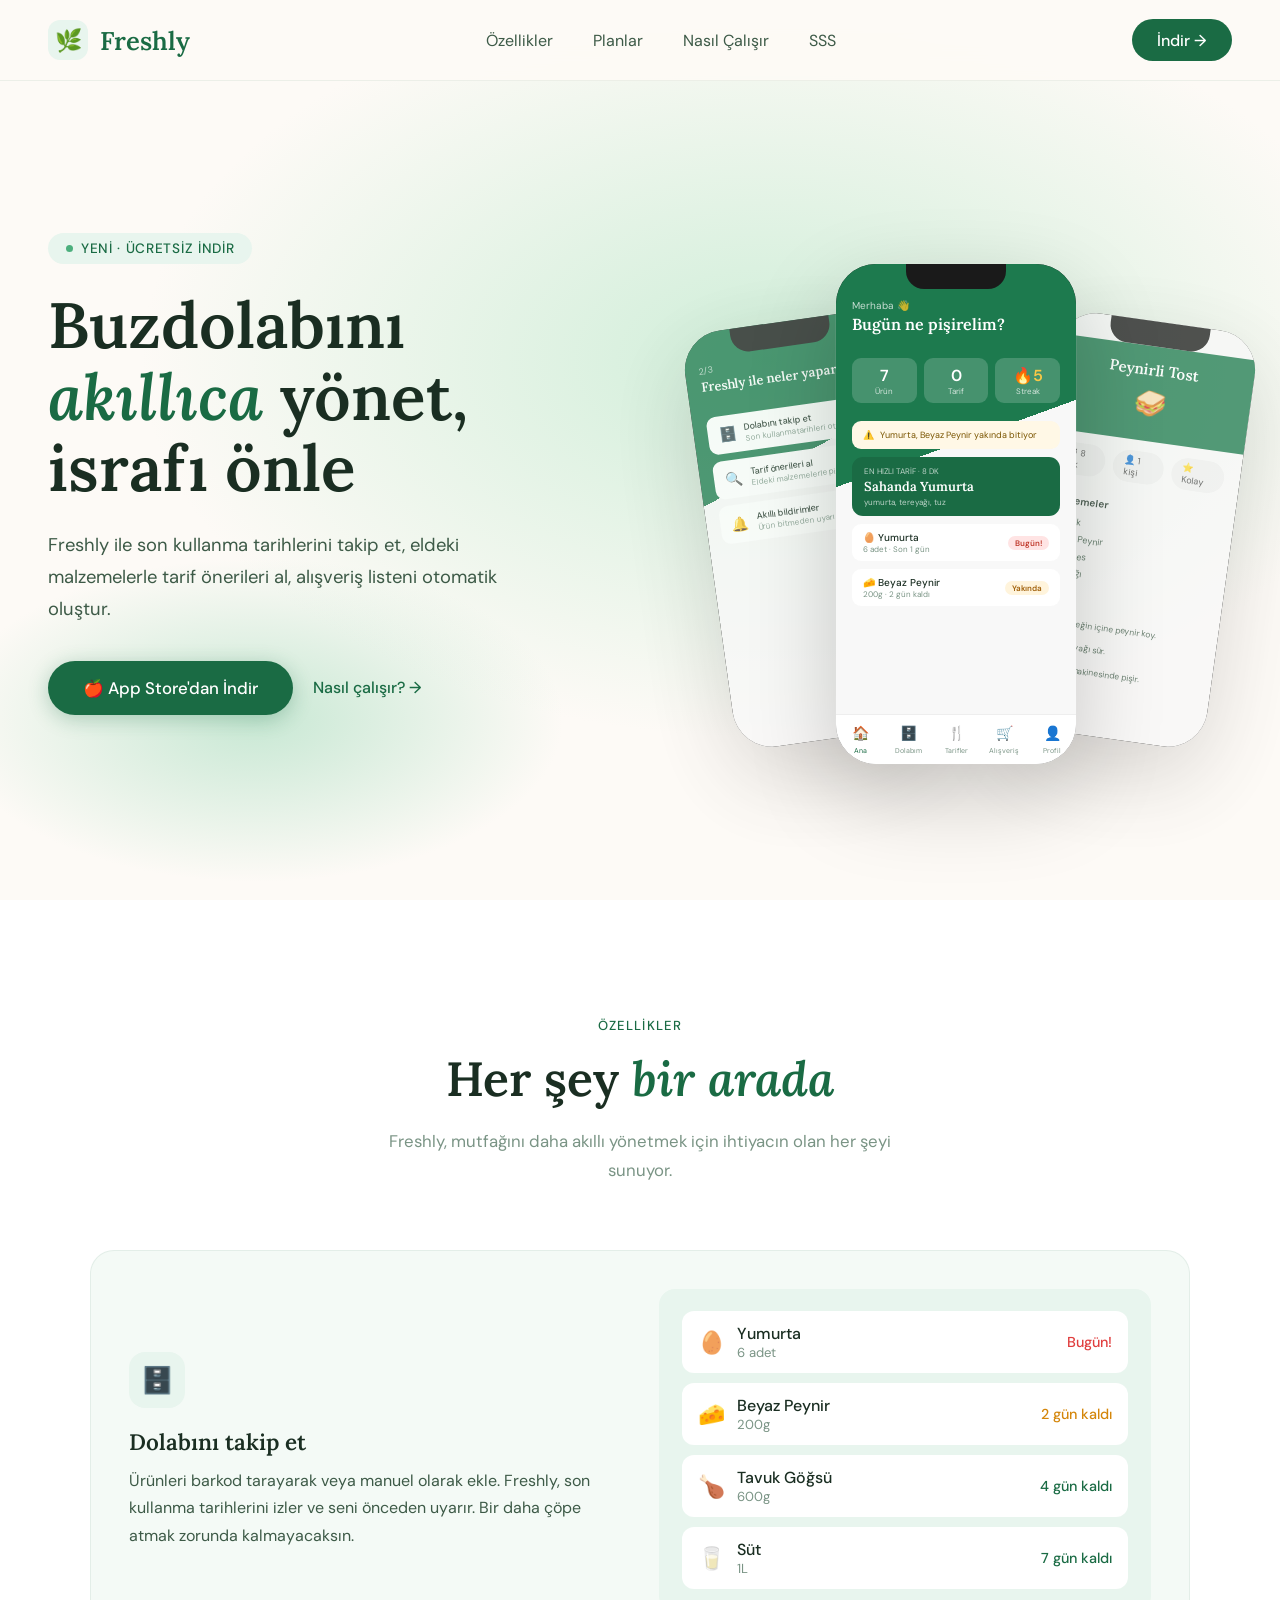
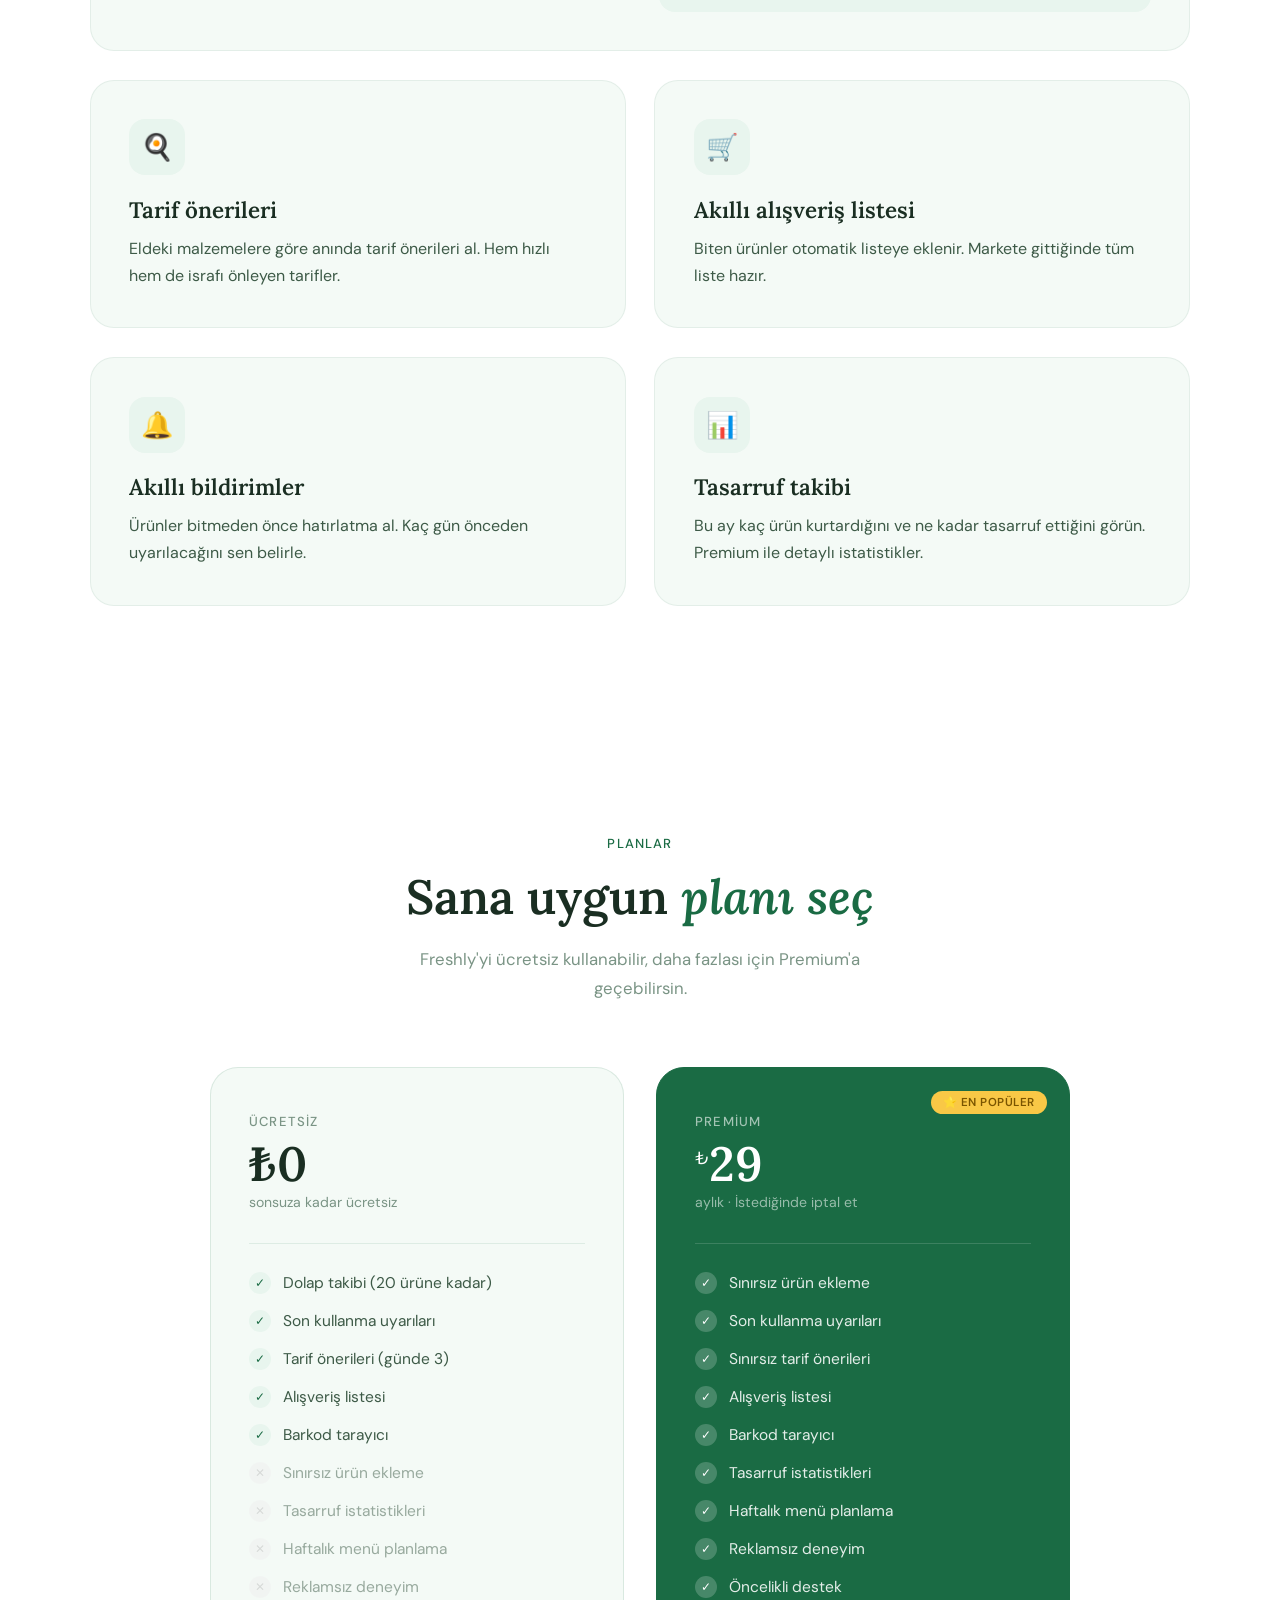
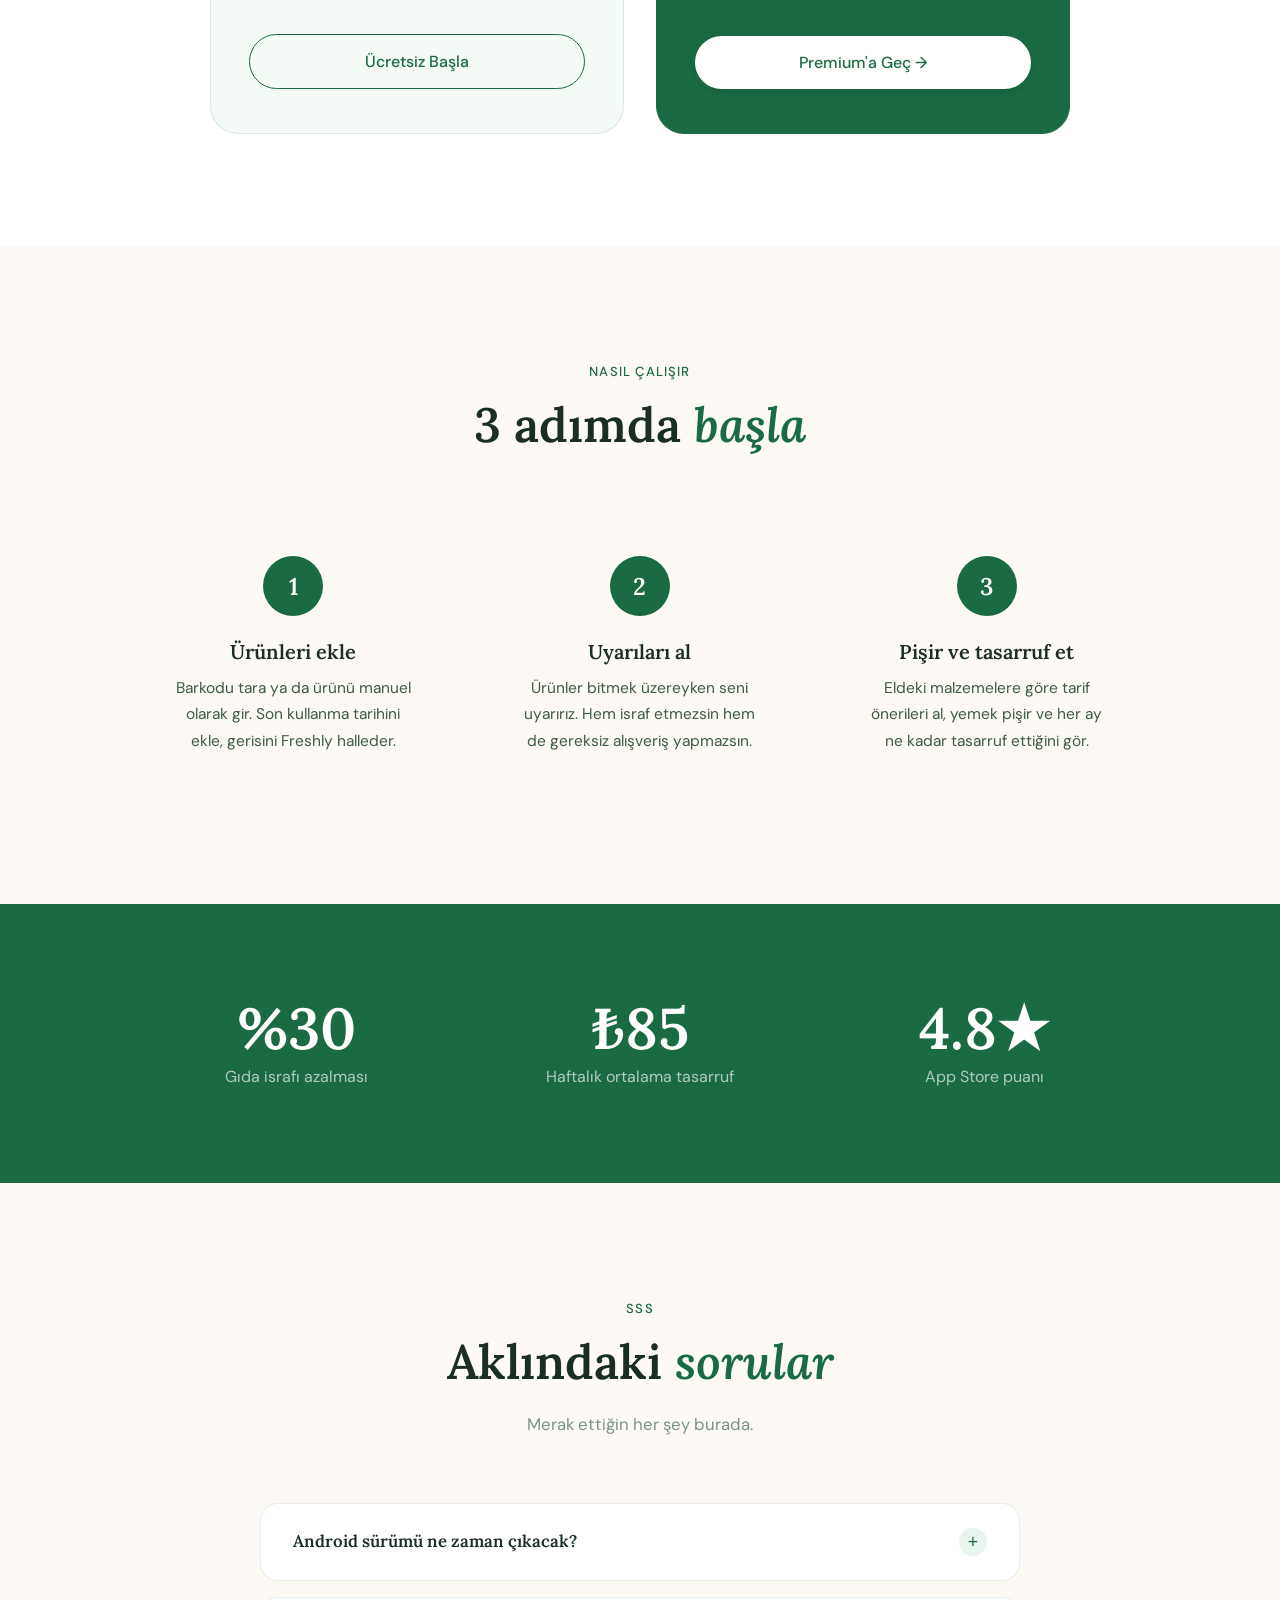
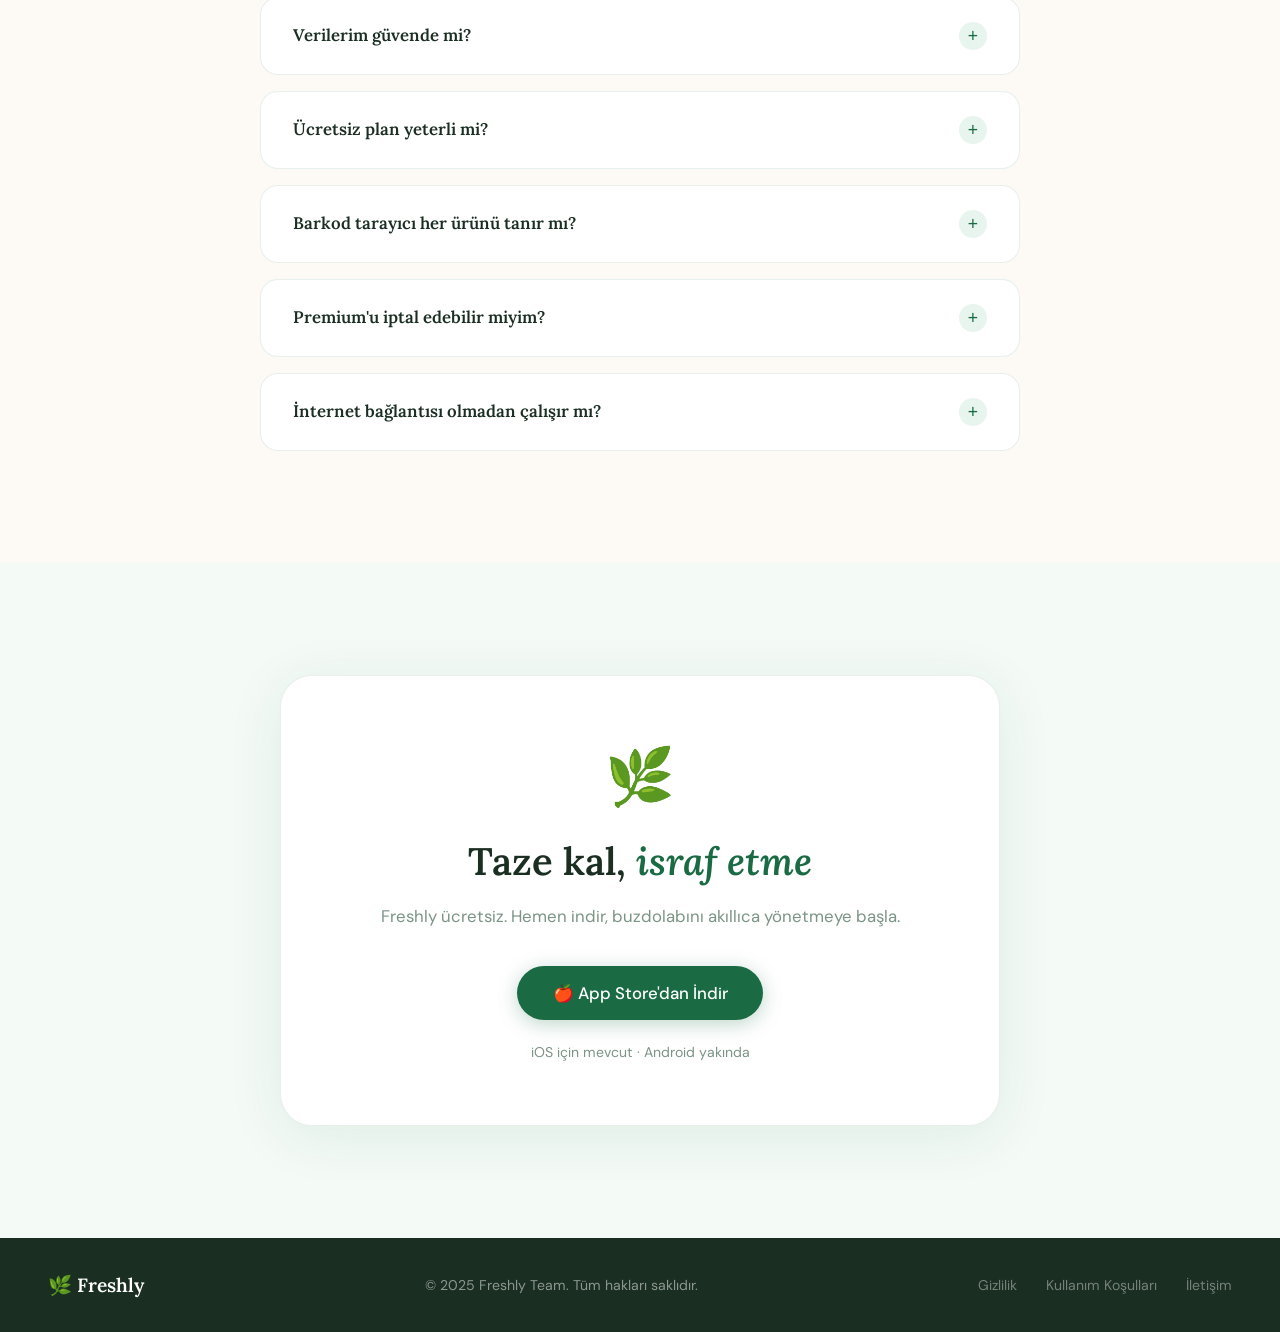
==== commit d005105a: "sss bölümü eklendi" ====
--- a/index.html
+++ b/index.html
@@ -18,6 +18,7 @@
     <li><a href="#features">Özellikler</a></li>
     <li><a href="#pricing">Planlar</a></li>
     <li><a href="#howitworks">Nasıl Çalışır</a></li>
+    <li><a href="#faq">SSS</a></li>
   </ul>
   <a href="#download" class="nav-cta">İndir →</a>
   <div class="nav-hamburger" onclick="toggleMenu()" aria-label="Menü">
@@ -29,6 +30,7 @@
   <a href="#features" onclick="toggleMenu()">Özellikler</a>
   <a href="#pricing" onclick="toggleMenu()">Planlar</a>
   <a href="#howitworks" onclick="toggleMenu()">Nasıl Çalışır</a>
+  <a href="#faq" onclick="toggleMenu()">SSS</a>
   <a href="#download" class="mobile-cta" onclick="toggleMenu()">İndir →</a>
 </div>
 
@@ -41,12 +43,7 @@
       <h1>Buzdolabını <em>akıllıca</em> yönet, israfı önle</h1>
       <p>Freshly ile son kullanma tarihlerini takip et, eldeki malzemelerle tarif önerileri al, alışveriş listeni otomatik oluştur.</p>
       <div class="hero-actions">
-        <a href="download" class="btn-primary" style="display:inline-flex;">
-  <svg width="20" height="20" viewBox="0 0 814 1000" fill="white" xmlns="http://www.w3.org/2000/svg">
-    <path d="M788.1 340.9c-5.8 4.5-108.2 62.2-108.2 190.5 0 148.4 130.3 200.9 134.2 202.2-.6 3.2-20.7 71.9-68.7 141.9-42.8 61.6-87.5 123.1-155.5 123.1s-85.5-39.5-164-39.5c-76 0-103.7 40.8-165.9 40.8s-105-57.8-155.5-127.4C46 790.7 0 663 0 541.8c0-207.5 135.4-317.3 269-317.3 71 0 130.1 46.8 174.9 46.8 42.8 0 109.7-49.5 189.2-49.5 30.4 0 108.2 2.6 168.6 74.9zm-111.4-192.6c33.1-39.5 56.7-95.2 56.7-150.9 0-7.7-.6-15.5-1.9-22.3-53.9 2-117.5 36.1-155.5 81.5-29.8 33.7-57.8 89.8-57.8 146.5 0 8.3 1.3 16.6 1.9 19.2 3.2.6 8.4 1.3 13.6 1.3 48.1 0 108.8-32.4 142.9-75.3z"/>
-  </svg>
-  App Store'dan İndir
-</a>
+        <a href="#download" class="btn-primary">🍎 App Store'dan İndir</a>
         <a href="#features" class="btn-secondary">Nasıl çalışır? →</a>
       </div>
     </div>
@@ -276,18 +273,79 @@
   </div>
 </section>
 
+
+<!-- SSS -->
+<section class="faq" id="faq">
+  <div class="section-center reveal">
+    <div class="section-tag">SSS</div>
+    <h2 class="section-title">Aklındaki <em>sorular</em></h2>
+    <p class="section-desc">Merak ettiğin her şey burada.</p>
+  </div>
+  <div class="faq-list">
+    <div class="faq-item reveal reveal-delay-1">
+      <button class="faq-question" onclick="toggleFaq(this)">
+        <span>Android sürümü ne zaman çıkacak?</span>
+        <div class="faq-icon">+</div>
+      </button>
+      <div class="faq-answer">
+        <p>Android sürümü üzerinde aktif olarak çalışıyoruz. Çıkış tarihinden haberdar olmak için indirme sayfasındaki bekleme listesine katılabilirsin.</p>
+      </div>
+    </div>
+    <div class="faq-item reveal reveal-delay-2">
+      <button class="faq-question" onclick="toggleFaq(this)">
+        <span>Verilerim güvende mi?</span>
+        <div class="faq-icon">+</div>
+      </button>
+      <div class="faq-answer">
+        <p>Tüm veriler şifreli olarak saklanır ve hiçbir zaman üçüncü taraflarla paylaşılmaz. Gizlilik politikamızı istediğin zaman inceleyebilirsin.</p>
+      </div>
+    </div>
+    <div class="faq-item reveal reveal-delay-3">
+      <button class="faq-question" onclick="toggleFaq(this)">
+        <span>Ücretsiz plan yeterli mi?</span>
+        <div class="faq-icon">+</div>
+      </button>
+      <div class="faq-answer">
+        <p>Ücretsiz plan günlük kullanım için gayet yeterli — 20 ürün, günde 3 tarif önerisi ve alışveriş listesi dahil. Daha fazlasına ihtiyaç duyarsan Premium'a geçebilirsin.</p>
+      </div>
+    </div>
+    <div class="faq-item reveal reveal-delay-1">
+      <button class="faq-question" onclick="toggleFaq(this)">
+        <span>Barkod tarayıcı her ürünü tanır mı?</span>
+        <div class="faq-icon">+</div>
+      </button>
+      <div class="faq-answer">
+        <p>Türkiye'deki büyük market zincirlerinin ürünlerinin büyük çoğunluğunu tanıyoruz. Tanınmayan ürünleri manuel olarak da ekleyebilirsin.</p>
+      </div>
+    </div>
+    <div class="faq-item reveal reveal-delay-2">
+      <button class="faq-question" onclick="toggleFaq(this)">
+        <span>Premium'u iptal edebilir miyim?</span>
+        <div class="faq-icon">+</div>
+      </button>
+      <div class="faq-answer">
+        <p>Evet, istediğin zaman App Store üzerinden iptal edebilirsin. İptal ettiğinde mevcut dönem sonuna kadar Premium özelliklerini kullanmaya devam edersin.</p>
+      </div>
+    </div>
+    <div class="faq-item reveal reveal-delay-3">
+      <button class="faq-question" onclick="toggleFaq(this)">
+        <span>İnternet bağlantısı olmadan çalışır mı?</span>
+        <div class="faq-icon">+</div>
+      </button>
+      <div class="faq-answer">
+        <p>Temel özellikler çevrimdışı da çalışır. Dolap takibi ve alışveriş listesine internet olmadan da erişebilirsin. Tarif önerileri için bağlantı gereklidir.</p>
+      </div>
+    </div>
+  </div>
+</section>
+
 <!-- CTA -->
 <section class="cta-section" id="download">
   <div class="cta-card reveal">
     <div class="cta-icon">🌿</div>
     <h2>Taze kal, <em>israf etme</em></h2>
     <p>Freshly ücretsiz. Hemen indir, buzdolabını akıllıca yönetmeye başla.</p>
-    <a href="#" class="btn-primary" style="display:inline-flex;">
-  <svg width="20" height="20" viewBox="0 0 814 1000" fill="white" xmlns="http://www.w3.org/2000/svg">
-    <path d="M788.1 340.9c-5.8 4.5-108.2 62.2-108.2 190.5 0 148.4 130.3 200.9 134.2 202.2-.6 3.2-20.7 71.9-68.7 141.9-42.8 61.6-87.5 123.1-155.5 123.1s-85.5-39.5-164-39.5c-76 0-103.7 40.8-165.9 40.8s-105-57.8-155.5-127.4C46 790.7 0 663 0 541.8c0-207.5 135.4-317.3 269-317.3 71 0 130.1 46.8 174.9 46.8 42.8 0 109.7-49.5 189.2-49.5 30.4 0 108.2 2.6 168.6 74.9zm-111.4-192.6c33.1-39.5 56.7-95.2 56.7-150.9 0-7.7-.6-15.5-1.9-22.3-53.9 2-117.5 36.1-155.5 81.5-29.8 33.7-57.8 89.8-57.8 146.5 0 8.3 1.3 16.6 1.9 19.2 3.2.6 8.4 1.3 13.6 1.3 48.1 0 108.8-32.4 142.9-75.3z"/>
-  </svg>
-  App Store'dan İndir
-</a>
+    <a href="#" class="btn-primary" style="display:inline-flex;">🍎 App Store'dan İndir</a>
     <div class="cta-note">iOS için mevcut · Android yakında</div>
   </div>
 </section>
@@ -303,6 +361,13 @@
 </footer>
 
 <script>
+function toggleFaq(btn) {
+  const item = btn.parentElement;
+  const isOpen = item.classList.contains('open');
+  document.querySelectorAll('.faq-item').forEach(i => i.classList.remove('open'));
+  if (!isOpen) item.classList.add('open');
+}
+
 function toggleMenu() {
   document.getElementById('mobileMenu').classList.toggle('open');
 }
--- a/style.css
+++ b/style.css
@@ -289,4 +289,43 @@
 @media (max-width: 900px) {
   .pricing { padding: 5rem 1.5rem; }
   .pricing-grid { grid-template-columns: 1fr; max-width: 480px; }
+}
+
+/* ── SSS ── */
+.faq { padding: 7rem 3rem; background: var(--cream); }
+.faq-list { max-width: 760px; margin: 0 auto; display: flex; flex-direction: column; gap: 1rem; }
+.faq-item {
+  background: white; border-radius: 18px;
+  border: 1.5px solid rgba(26,107,68,0.1);
+  overflow: hidden; transition: box-shadow 0.2s;
+}
+.faq-item:hover { box-shadow: 0 6px 24px rgba(26,107,68,0.08); }
+.faq-question {
+  width: 100%; background: none; border: none; cursor: pointer;
+  display: flex; align-items: center; justify-content: space-between;
+  padding: 1.5rem 2rem; text-align: left; gap: 1rem;
+}
+.faq-question span {
+  font-family: 'Lora', serif; font-size: 1.05rem; font-weight: 600;
+  color: var(--text-dark); line-height: 1.4;
+}
+.faq-icon {
+  width: 28px; height: 28px; border-radius: 50%; flex-shrink: 0;
+  background: var(--green-light); color: var(--green-deep);
+  display: flex; align-items: center; justify-content: center;
+  font-size: 1.1rem; font-weight: 400; transition: transform 0.3s, background 0.2s;
+}
+.faq-item.open .faq-icon { transform: rotate(45deg); background: var(--green-deep); color: white; }
+.faq-answer {
+  max-height: 0; overflow: hidden;
+  transition: max-height 0.4s ease, padding 0.3s ease;
+  padding: 0 2rem;
+}
+.faq-item.open .faq-answer { max-height: 300px; padding: 0 2rem 1.5rem; }
+.faq-answer p { font-size: 1rem; color: var(--text-mid); line-height: 1.75; }
+
+@media (max-width: 900px) {
+  .faq { padding: 5rem 1.5rem; }
+  .faq-question { padding: 1.2rem 1.4rem; }
+  .faq-item.open .faq-answer { padding: 0 1.4rem 1.2rem; }
 }
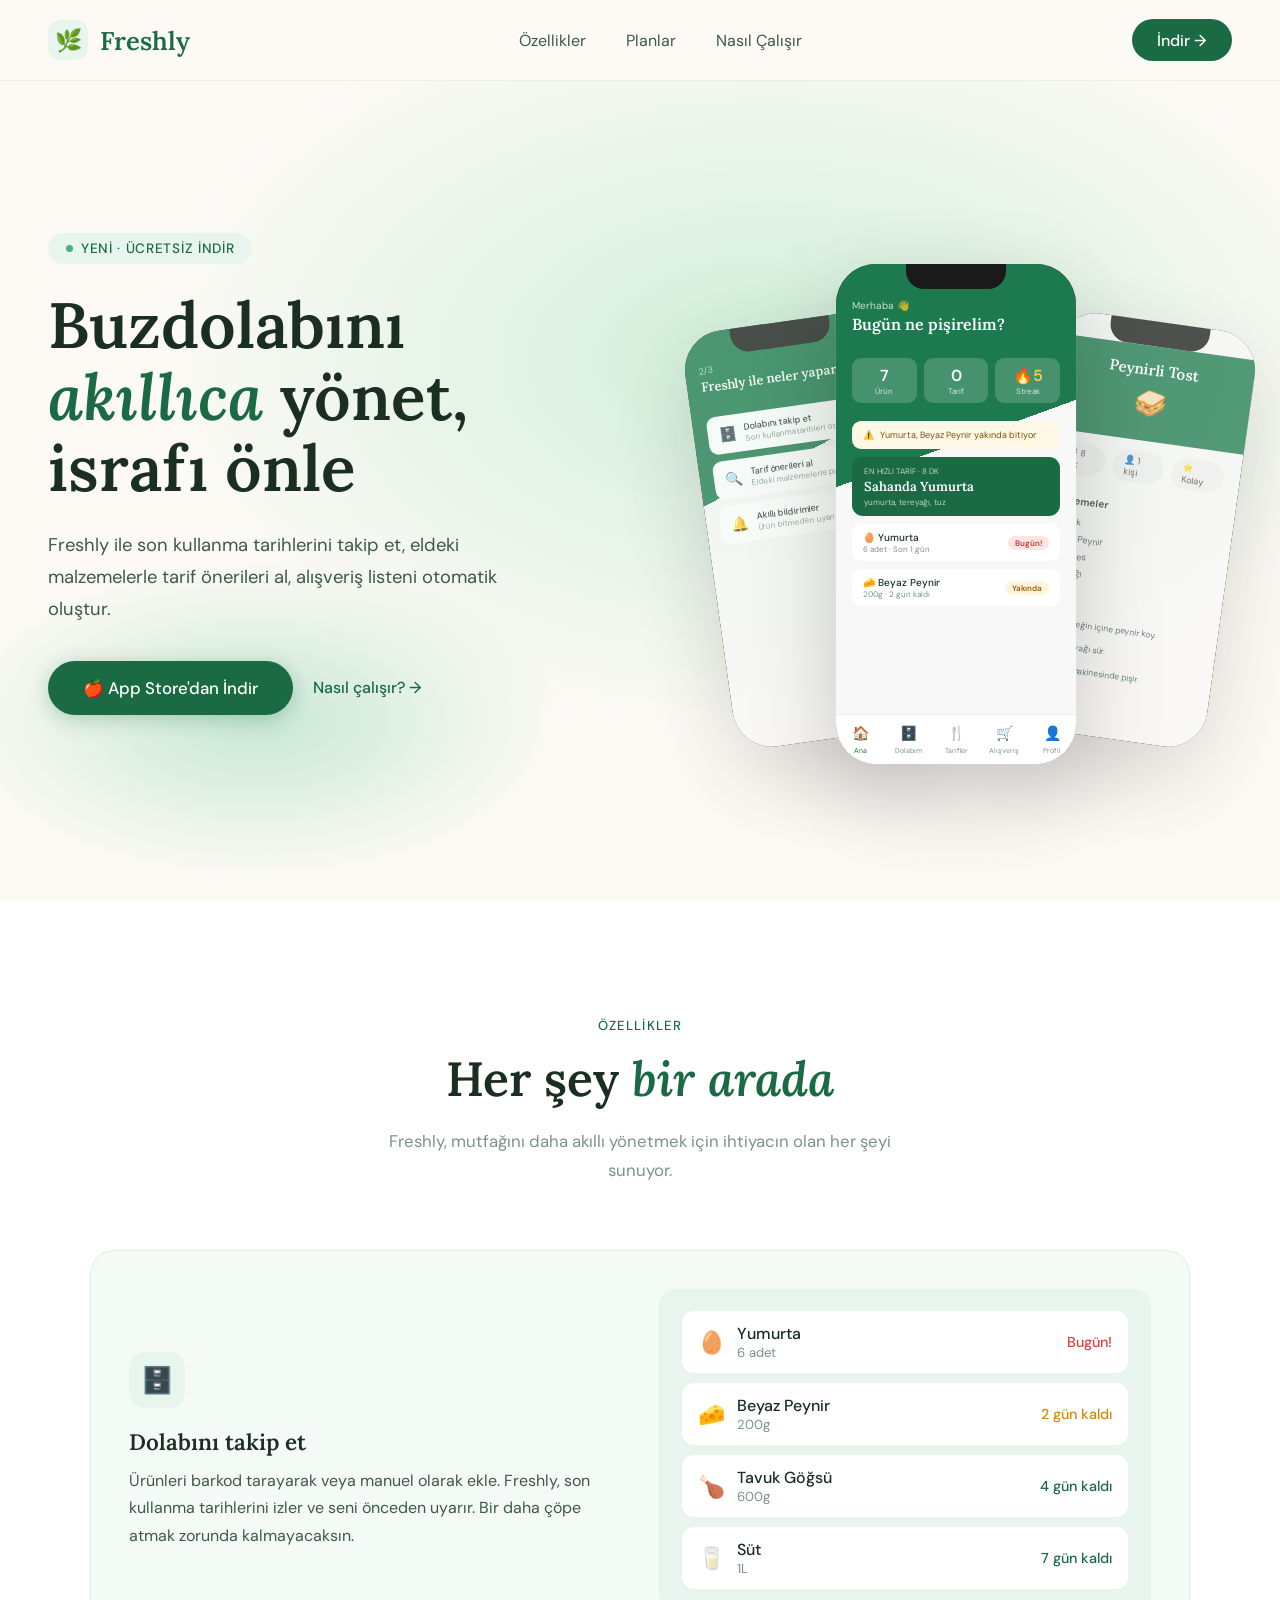
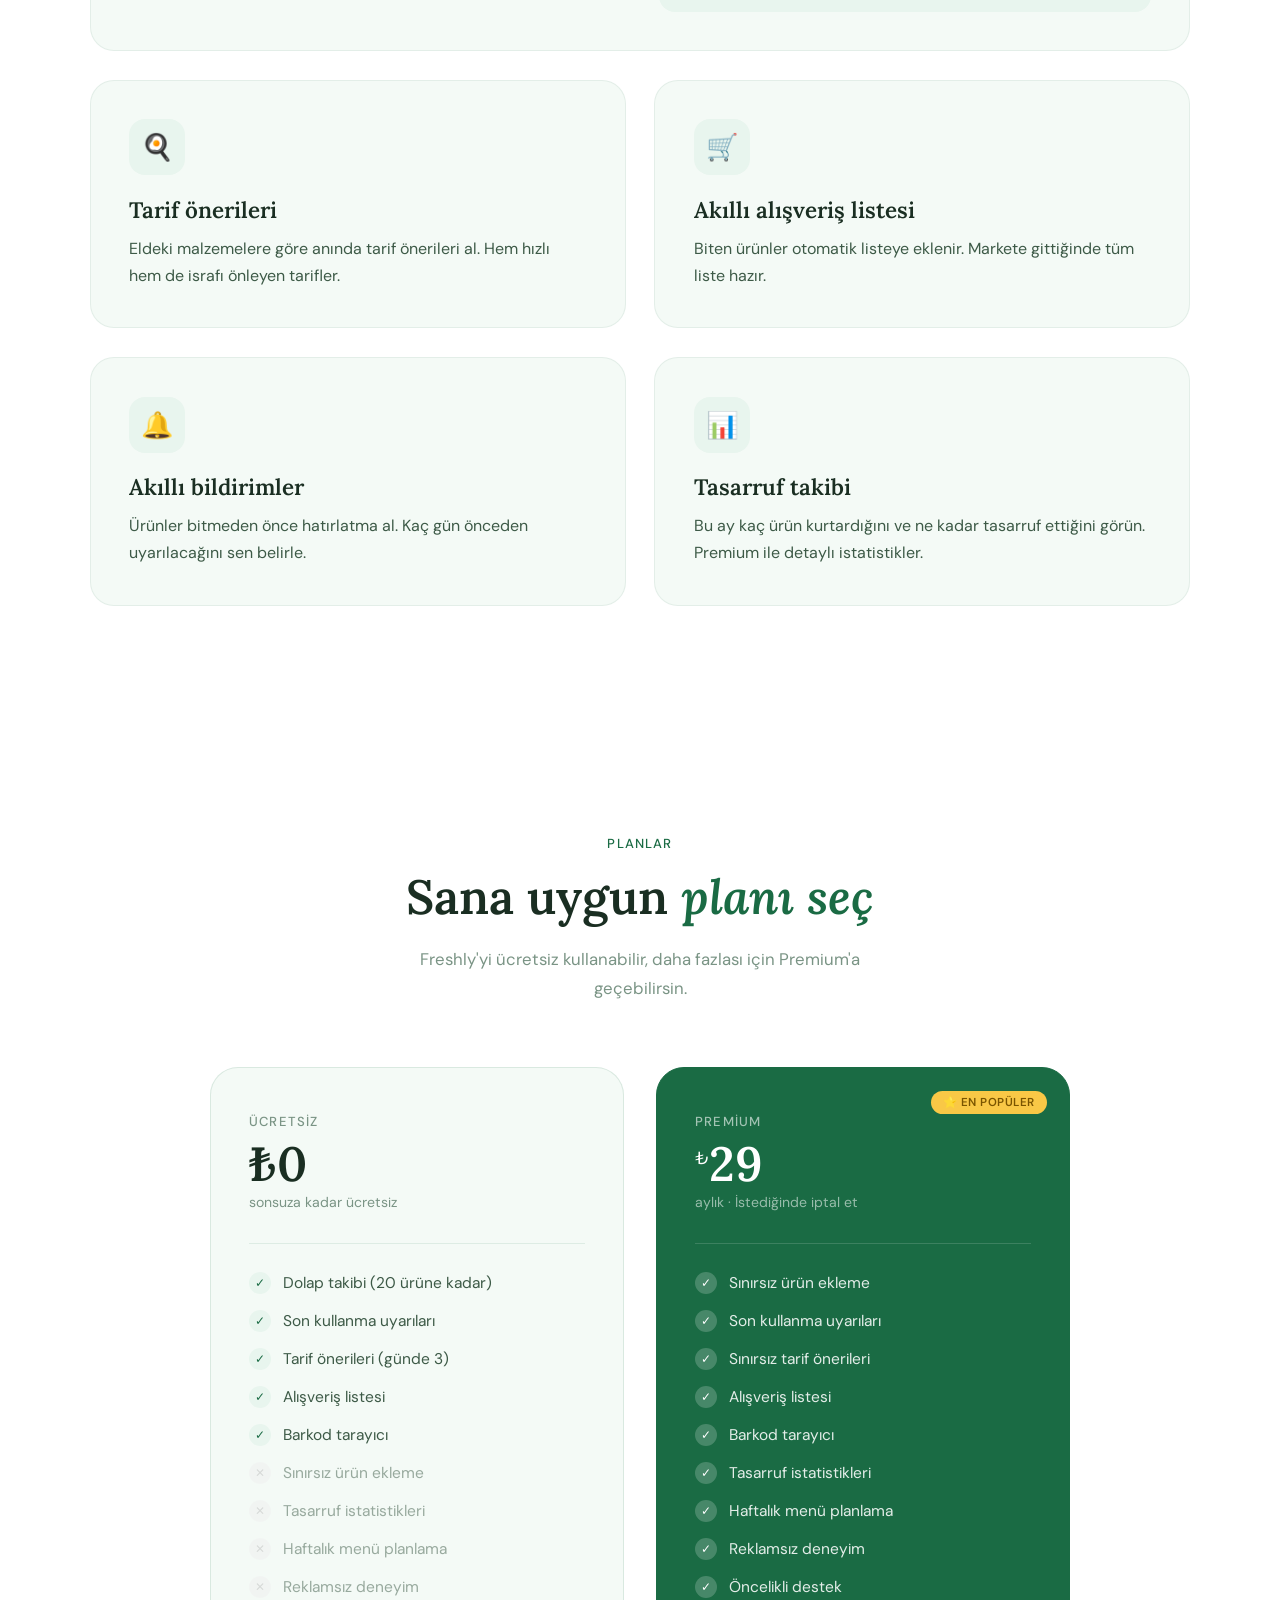
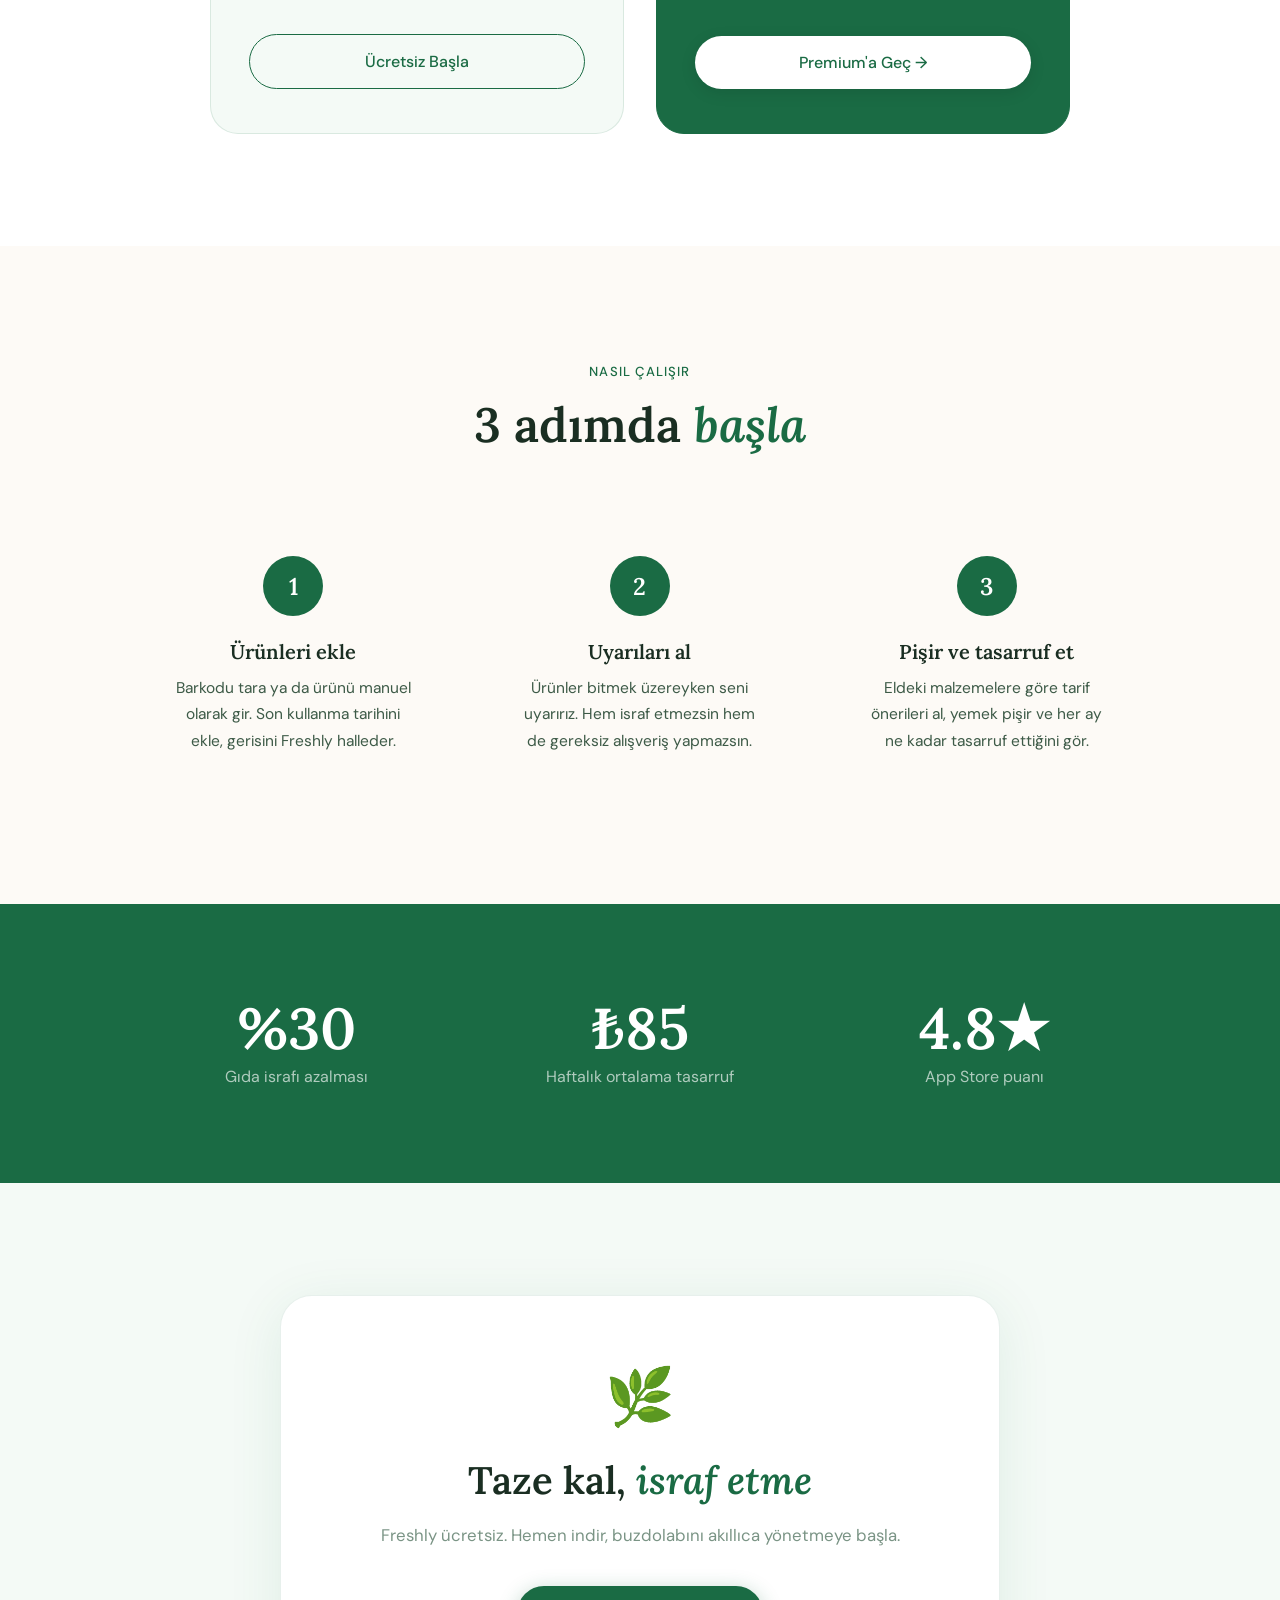
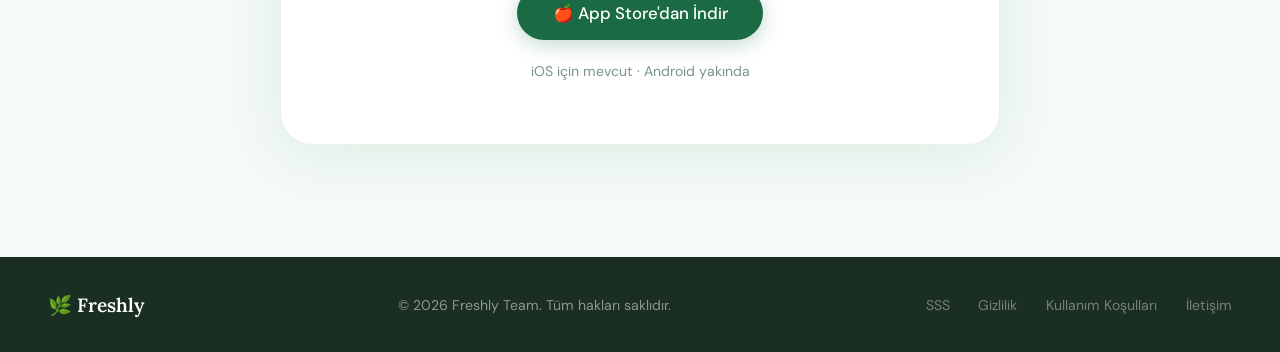
==== commit 92acd39c: "sss.html sayfası eklendi" ====
--- a/index.html
+++ b/index.html
@@ -18,7 +18,6 @@
     <li><a href="#features">Özellikler</a></li>
     <li><a href="#pricing">Planlar</a></li>
     <li><a href="#howitworks">Nasıl Çalışır</a></li>
-    <li><a href="#faq">SSS</a></li>
   </ul>
   <a href="#download" class="nav-cta">İndir →</a>
   <div class="nav-hamburger" onclick="toggleMenu()" aria-label="Menü">
@@ -30,7 +29,6 @@
   <a href="#features" onclick="toggleMenu()">Özellikler</a>
   <a href="#pricing" onclick="toggleMenu()">Planlar</a>
   <a href="#howitworks" onclick="toggleMenu()">Nasıl Çalışır</a>
-  <a href="#faq" onclick="toggleMenu()">SSS</a>
   <a href="#download" class="mobile-cta" onclick="toggleMenu()">İndir →</a>
 </div>
 
@@ -274,70 +272,6 @@
 </section>
 
 
-<!-- SSS -->
-<section class="faq" id="faq">
-  <div class="section-center reveal">
-    <div class="section-tag">SSS</div>
-    <h2 class="section-title">Aklındaki <em>sorular</em></h2>
-    <p class="section-desc">Merak ettiğin her şey burada.</p>
-  </div>
-  <div class="faq-list">
-    <div class="faq-item reveal reveal-delay-1">
-      <button class="faq-question" onclick="toggleFaq(this)">
-        <span>Android sürümü ne zaman çıkacak?</span>
-        <div class="faq-icon">+</div>
-      </button>
-      <div class="faq-answer">
-        <p>Android sürümü üzerinde aktif olarak çalışıyoruz. Çıkış tarihinden haberdar olmak için indirme sayfasındaki bekleme listesine katılabilirsin.</p>
-      </div>
-    </div>
-    <div class="faq-item reveal reveal-delay-2">
-      <button class="faq-question" onclick="toggleFaq(this)">
-        <span>Verilerim güvende mi?</span>
-        <div class="faq-icon">+</div>
-      </button>
-      <div class="faq-answer">
-        <p>Tüm veriler şifreli olarak saklanır ve hiçbir zaman üçüncü taraflarla paylaşılmaz. Gizlilik politikamızı istediğin zaman inceleyebilirsin.</p>
-      </div>
-    </div>
-    <div class="faq-item reveal reveal-delay-3">
-      <button class="faq-question" onclick="toggleFaq(this)">
-        <span>Ücretsiz plan yeterli mi?</span>
-        <div class="faq-icon">+</div>
-      </button>
-      <div class="faq-answer">
-        <p>Ücretsiz plan günlük kullanım için gayet yeterli — 20 ürün, günde 3 tarif önerisi ve alışveriş listesi dahil. Daha fazlasına ihtiyaç duyarsan Premium'a geçebilirsin.</p>
-      </div>
-    </div>
-    <div class="faq-item reveal reveal-delay-1">
-      <button class="faq-question" onclick="toggleFaq(this)">
-        <span>Barkod tarayıcı her ürünü tanır mı?</span>
-        <div class="faq-icon">+</div>
-      </button>
-      <div class="faq-answer">
-        <p>Türkiye'deki büyük market zincirlerinin ürünlerinin büyük çoğunluğunu tanıyoruz. Tanınmayan ürünleri manuel olarak da ekleyebilirsin.</p>
-      </div>
-    </div>
-    <div class="faq-item reveal reveal-delay-2">
-      <button class="faq-question" onclick="toggleFaq(this)">
-        <span>Premium'u iptal edebilir miyim?</span>
-        <div class="faq-icon">+</div>
-      </button>
-      <div class="faq-answer">
-        <p>Evet, istediğin zaman App Store üzerinden iptal edebilirsin. İptal ettiğinde mevcut dönem sonuna kadar Premium özelliklerini kullanmaya devam edersin.</p>
-      </div>
-    </div>
-    <div class="faq-item reveal reveal-delay-3">
-      <button class="faq-question" onclick="toggleFaq(this)">
-        <span>İnternet bağlantısı olmadan çalışır mı?</span>
-        <div class="faq-icon">+</div>
-      </button>
-      <div class="faq-answer">
-        <p>Temel özellikler çevrimdışı da çalışır. Dolap takibi ve alışveriş listesine internet olmadan da erişebilirsin. Tarif önerileri için bağlantı gereklidir.</p>
-      </div>
-    </div>
-  </div>
-</section>
 
 <!-- CTA -->
 <section class="cta-section" id="download">
@@ -352,8 +286,9 @@
 
 <footer>
   <div class="footer-logo">🌿 Freshly</div>
-  <div>© 2025 Freshly Team. Tüm hakları saklıdır.</div>
+  <div>© 2026 Freshly Team. Tüm hakları saklıdır.</div>
   <div class="footer-links">
+    <a href="sss.html">SSS</a>
     <a href="#">Gizlilik</a>
     <a href="#">Kullanım Koşulları</a>
     <a href="#">İletişim</a>
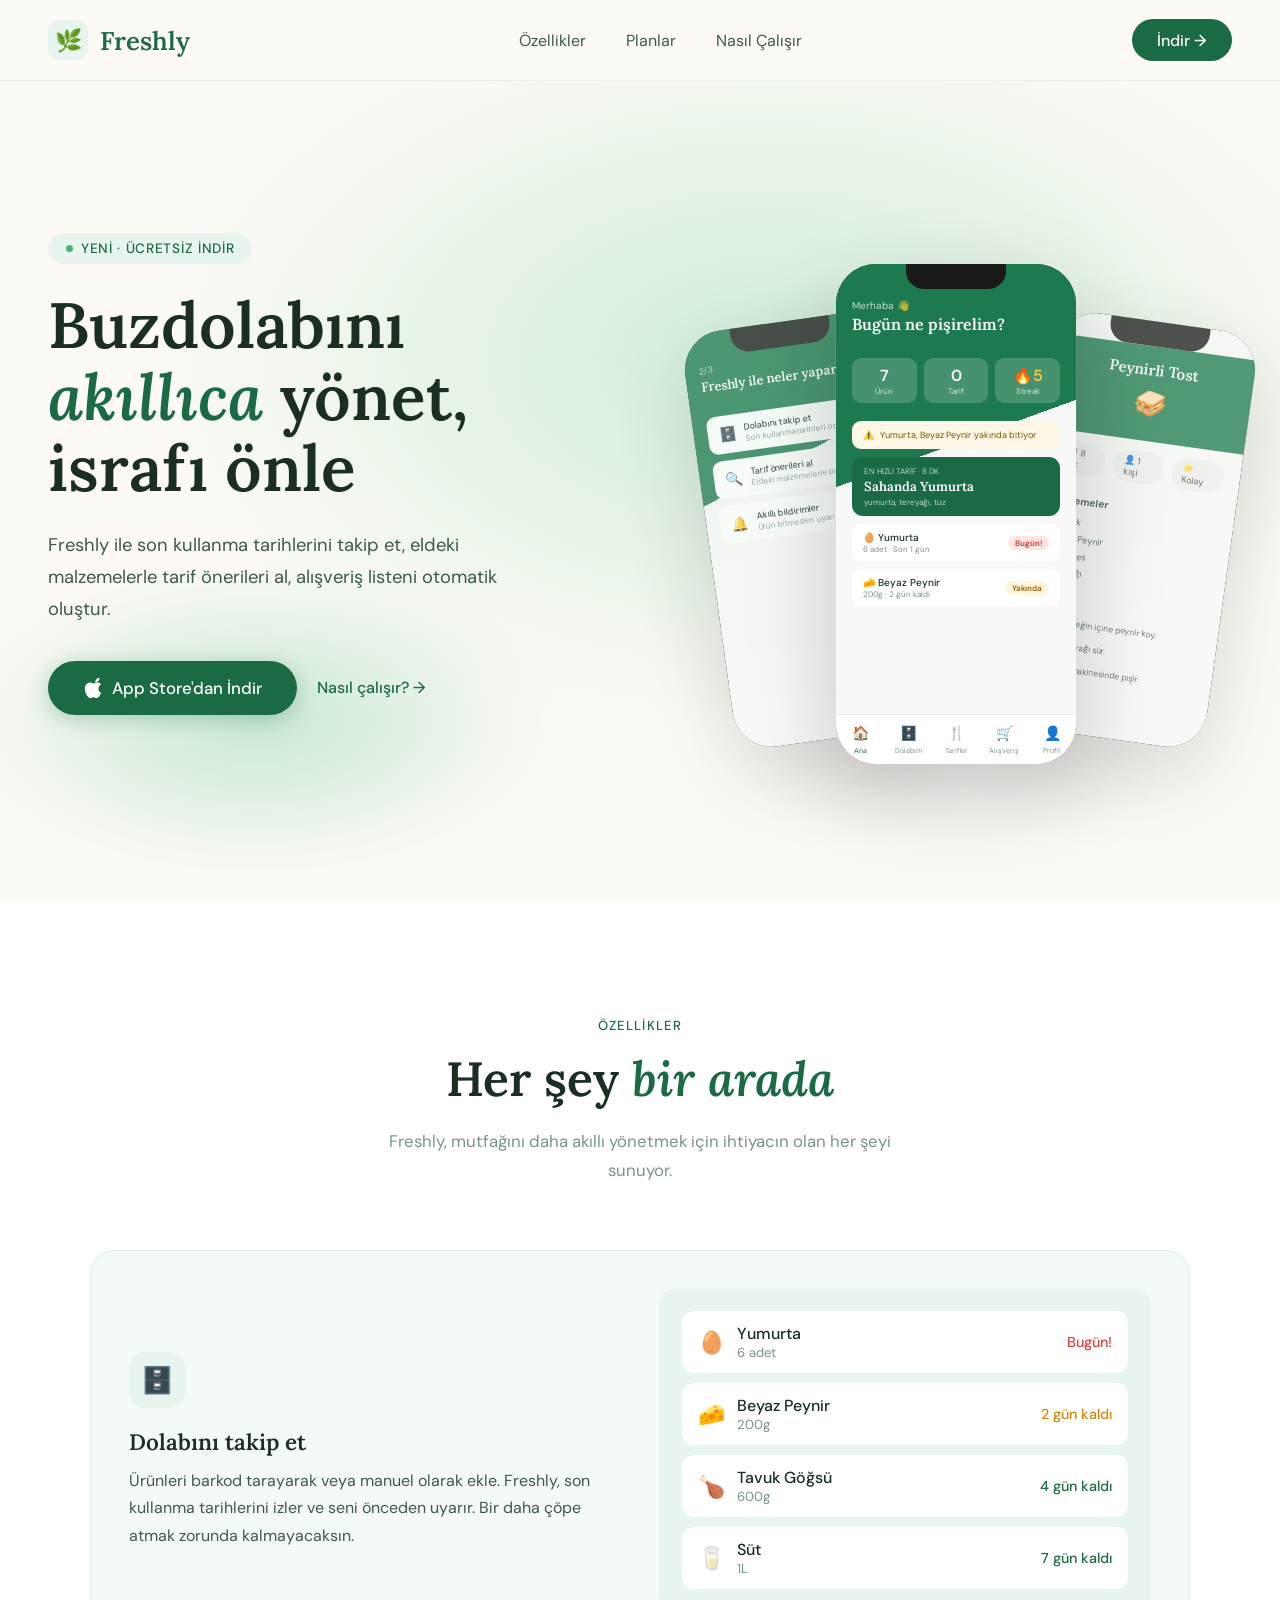
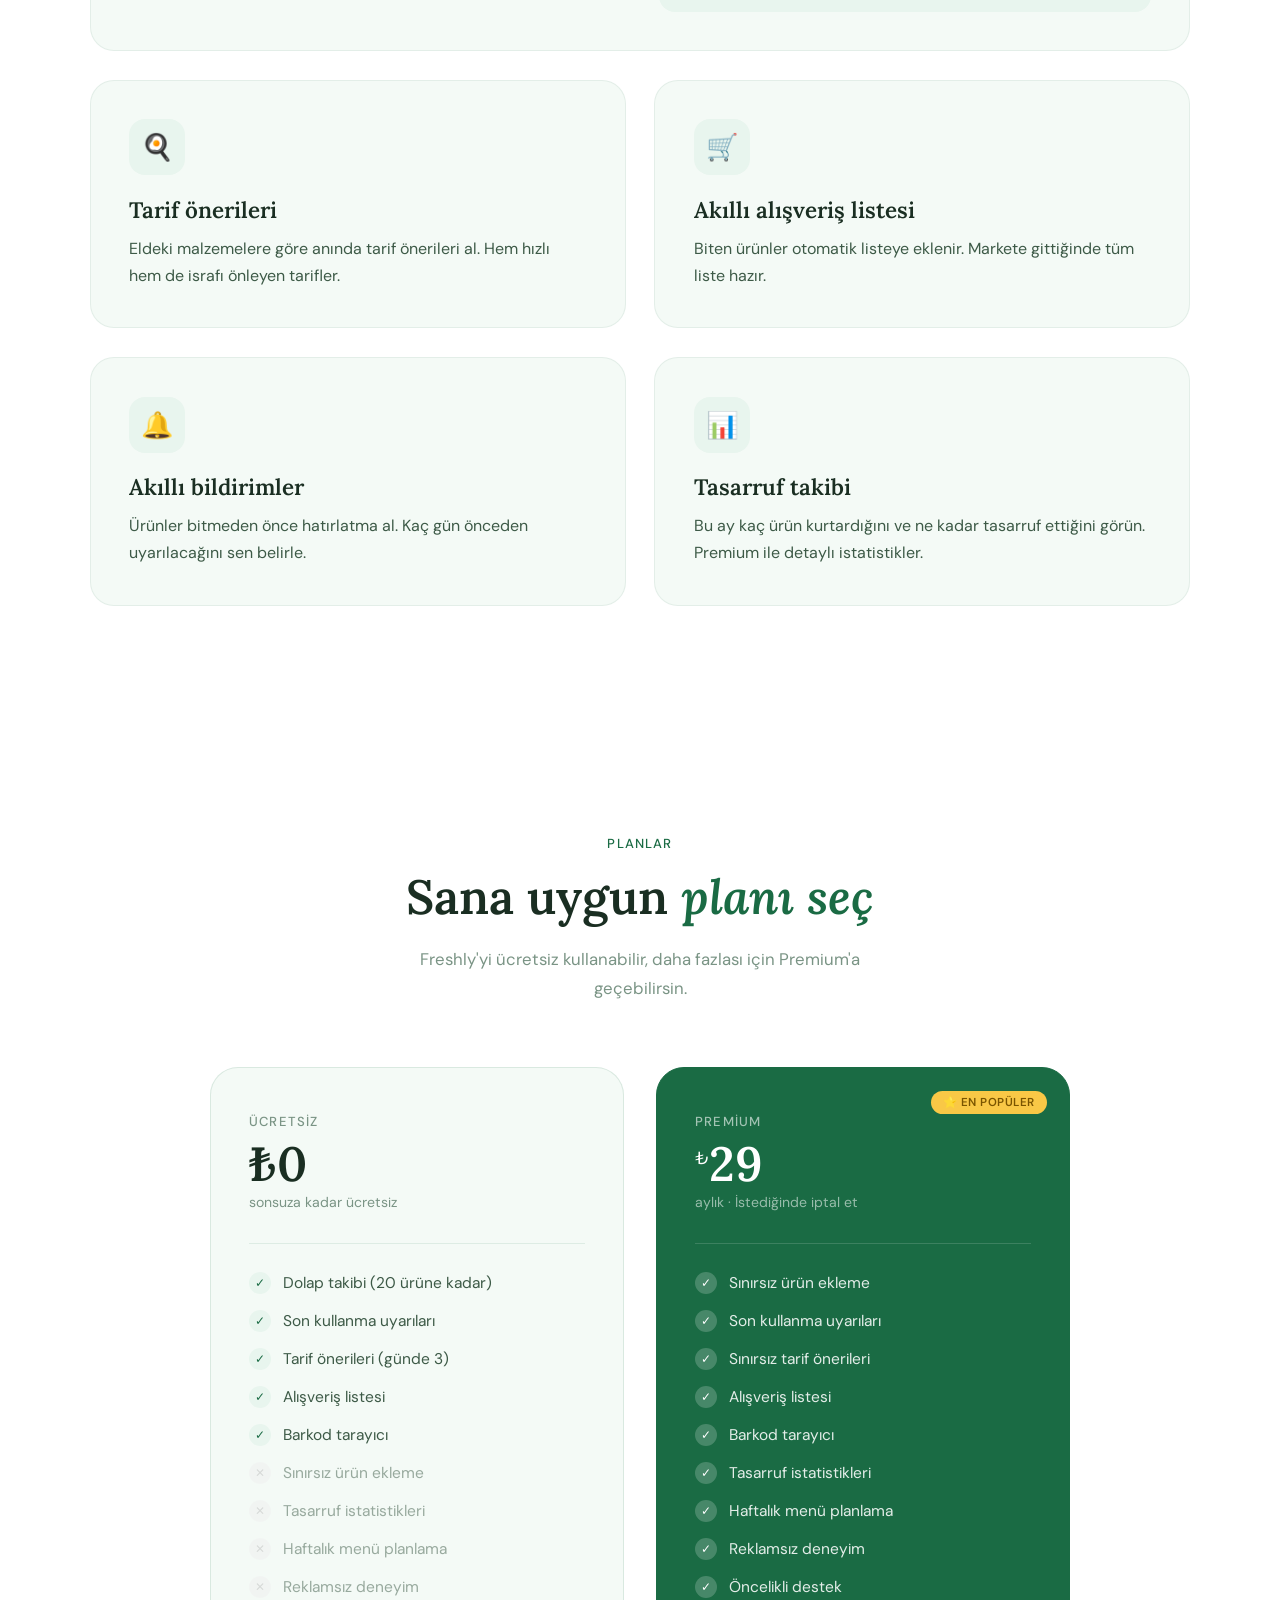
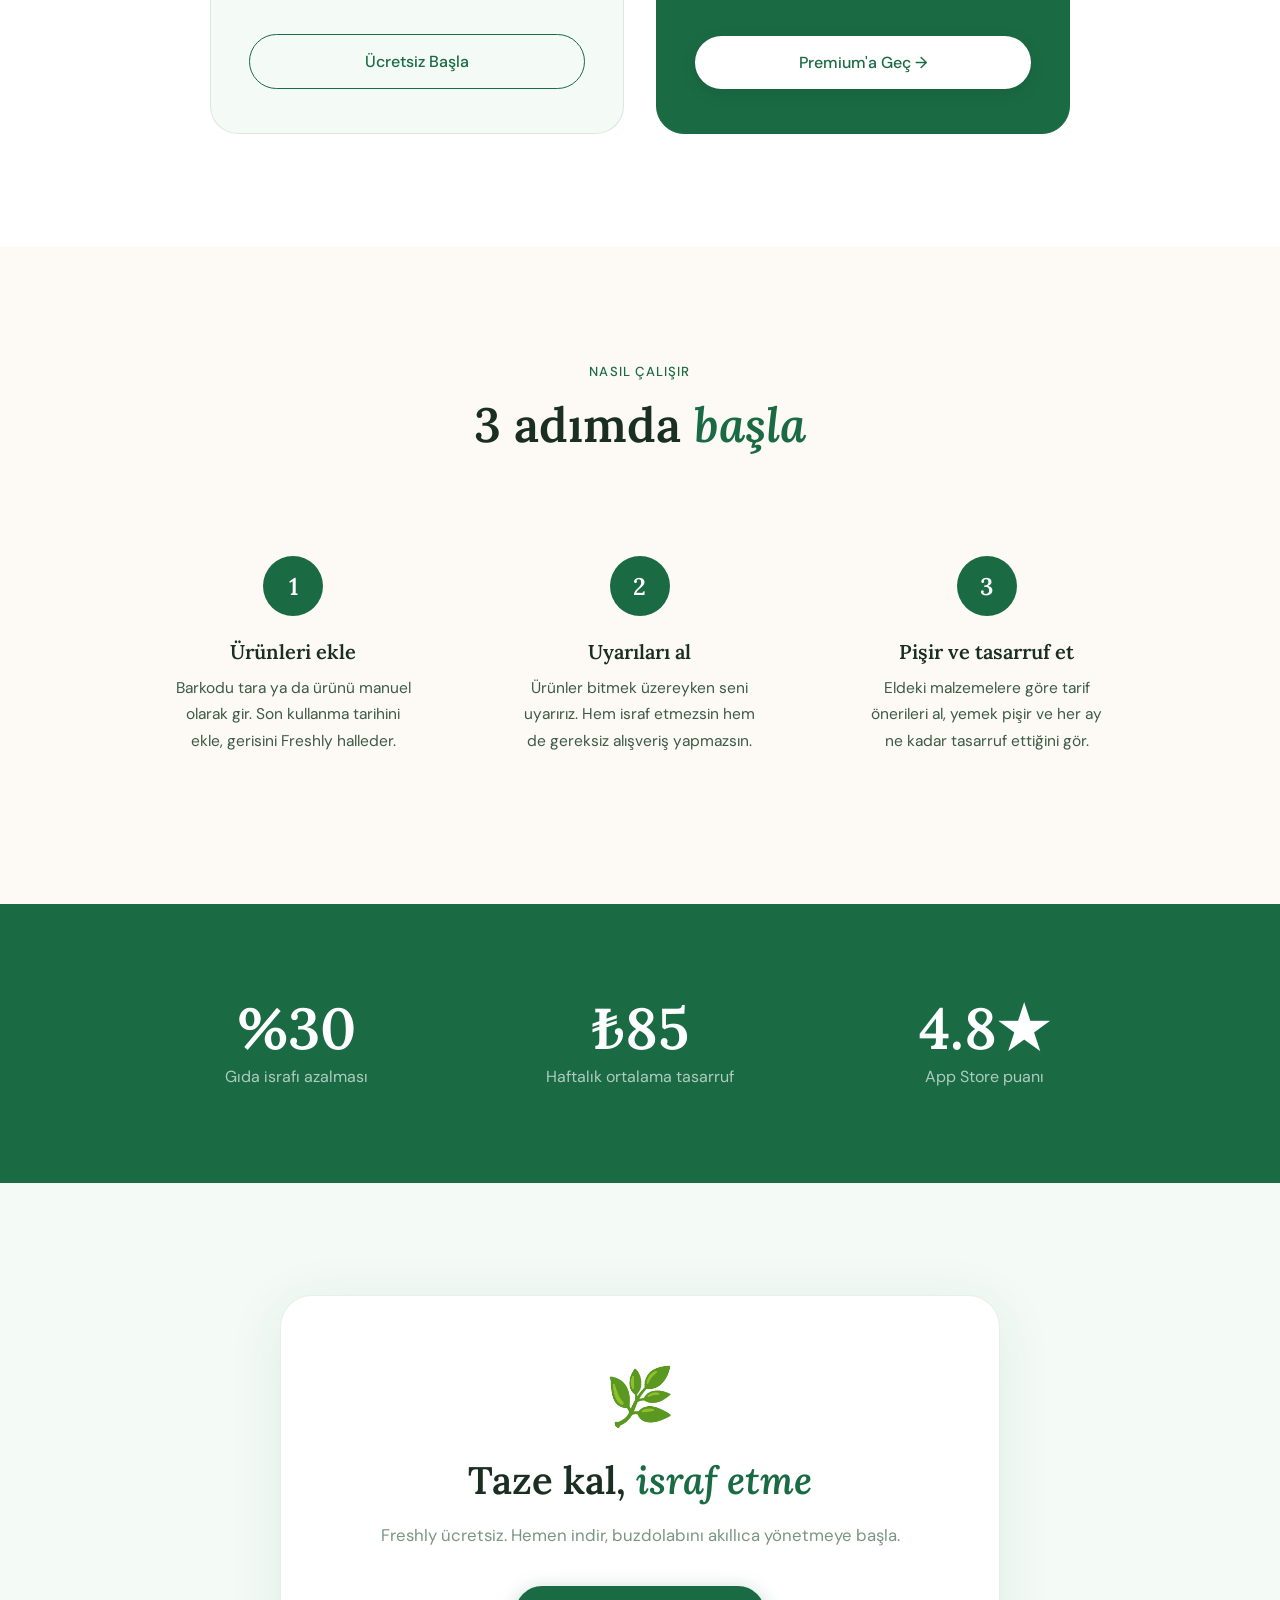
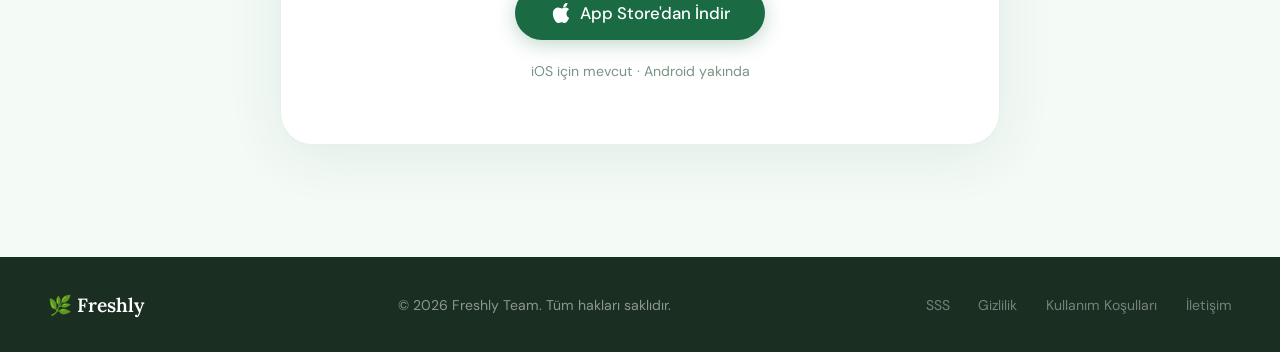
==== commit bd5f08b0: "apple logoları eklendi" ====
--- a/index.html
+++ b/index.html
@@ -41,7 +41,12 @@
       <h1>Buzdolabını <em>akıllıca</em> yönet, israfı önle</h1>
       <p>Freshly ile son kullanma tarihlerini takip et, eldeki malzemelerle tarif önerileri al, alışveriş listeni otomatik oluştur.</p>
       <div class="hero-actions">
-        <a href="#download" class="btn-primary">🍎 App Store'dan İndir</a>
+        <a href="download" class="btn-primary" style="display:inline-flex;">
+  <svg width="20" height="20" viewBox="0 0 814 1000" fill="white" xmlns="http://www.w3.org/2000/svg">
+    <path d="M788.1 340.9c-5.8 4.5-108.2 62.2-108.2 190.5 0 148.4 130.3 200.9 134.2 202.2-.6 3.2-20.7 71.9-68.7 141.9-42.8 61.6-87.5 123.1-155.5 123.1s-85.5-39.5-164-39.5c-76 0-103.7 40.8-165.9 40.8s-105-57.8-155.5-127.4C46 790.7 0 663 0 541.8c0-207.5 135.4-317.3 269-317.3 71 0 130.1 46.8 174.9 46.8 42.8 0 109.7-49.5 189.2-49.5 30.4 0 108.2 2.6 168.6 74.9zm-111.4-192.6c33.1-39.5 56.7-95.2 56.7-150.9 0-7.7-.6-15.5-1.9-22.3-53.9 2-117.5 36.1-155.5 81.5-29.8 33.7-57.8 89.8-57.8 146.5 0 8.3 1.3 16.6 1.9 19.2 3.2.6 8.4 1.3 13.6 1.3 48.1 0 108.8-32.4 142.9-75.3z"/>
+  </svg>
+  App Store'dan İndir
+</a>
         <a href="#features" class="btn-secondary">Nasıl çalışır? →</a>
       </div>
     </div>
@@ -279,7 +284,12 @@
     <div class="cta-icon">🌿</div>
     <h2>Taze kal, <em>israf etme</em></h2>
     <p>Freshly ücretsiz. Hemen indir, buzdolabını akıllıca yönetmeye başla.</p>
-    <a href="#" class="btn-primary" style="display:inline-flex;">🍎 App Store'dan İndir</a>
+    <a href="download" class="btn-primary" style="display:inline-flex;">
+  <svg width="20" height="20" viewBox="0 0 814 1000" fill="white" xmlns="http://www.w3.org/2000/svg">
+    <path d="M788.1 340.9c-5.8 4.5-108.2 62.2-108.2 190.5 0 148.4 130.3 200.9 134.2 202.2-.6 3.2-20.7 71.9-68.7 141.9-42.8 61.6-87.5 123.1-155.5 123.1s-85.5-39.5-164-39.5c-76 0-103.7 40.8-165.9 40.8s-105-57.8-155.5-127.4C46 790.7 0 663 0 541.8c0-207.5 135.4-317.3 269-317.3 71 0 130.1 46.8 174.9 46.8 42.8 0 109.7-49.5 189.2-49.5 30.4 0 108.2 2.6 168.6 74.9zm-111.4-192.6c33.1-39.5 56.7-95.2 56.7-150.9 0-7.7-.6-15.5-1.9-22.3-53.9 2-117.5 36.1-155.5 81.5-29.8 33.7-57.8 89.8-57.8 146.5 0 8.3 1.3 16.6 1.9 19.2 3.2.6 8.4 1.3 13.6 1.3 48.1 0 108.8-32.4 142.9-75.3z"/>
+  </svg>
+  App Store'dan İndir
+</a>
     <div class="cta-note">iOS için mevcut · Android yakında</div>
   </div>
 </section>
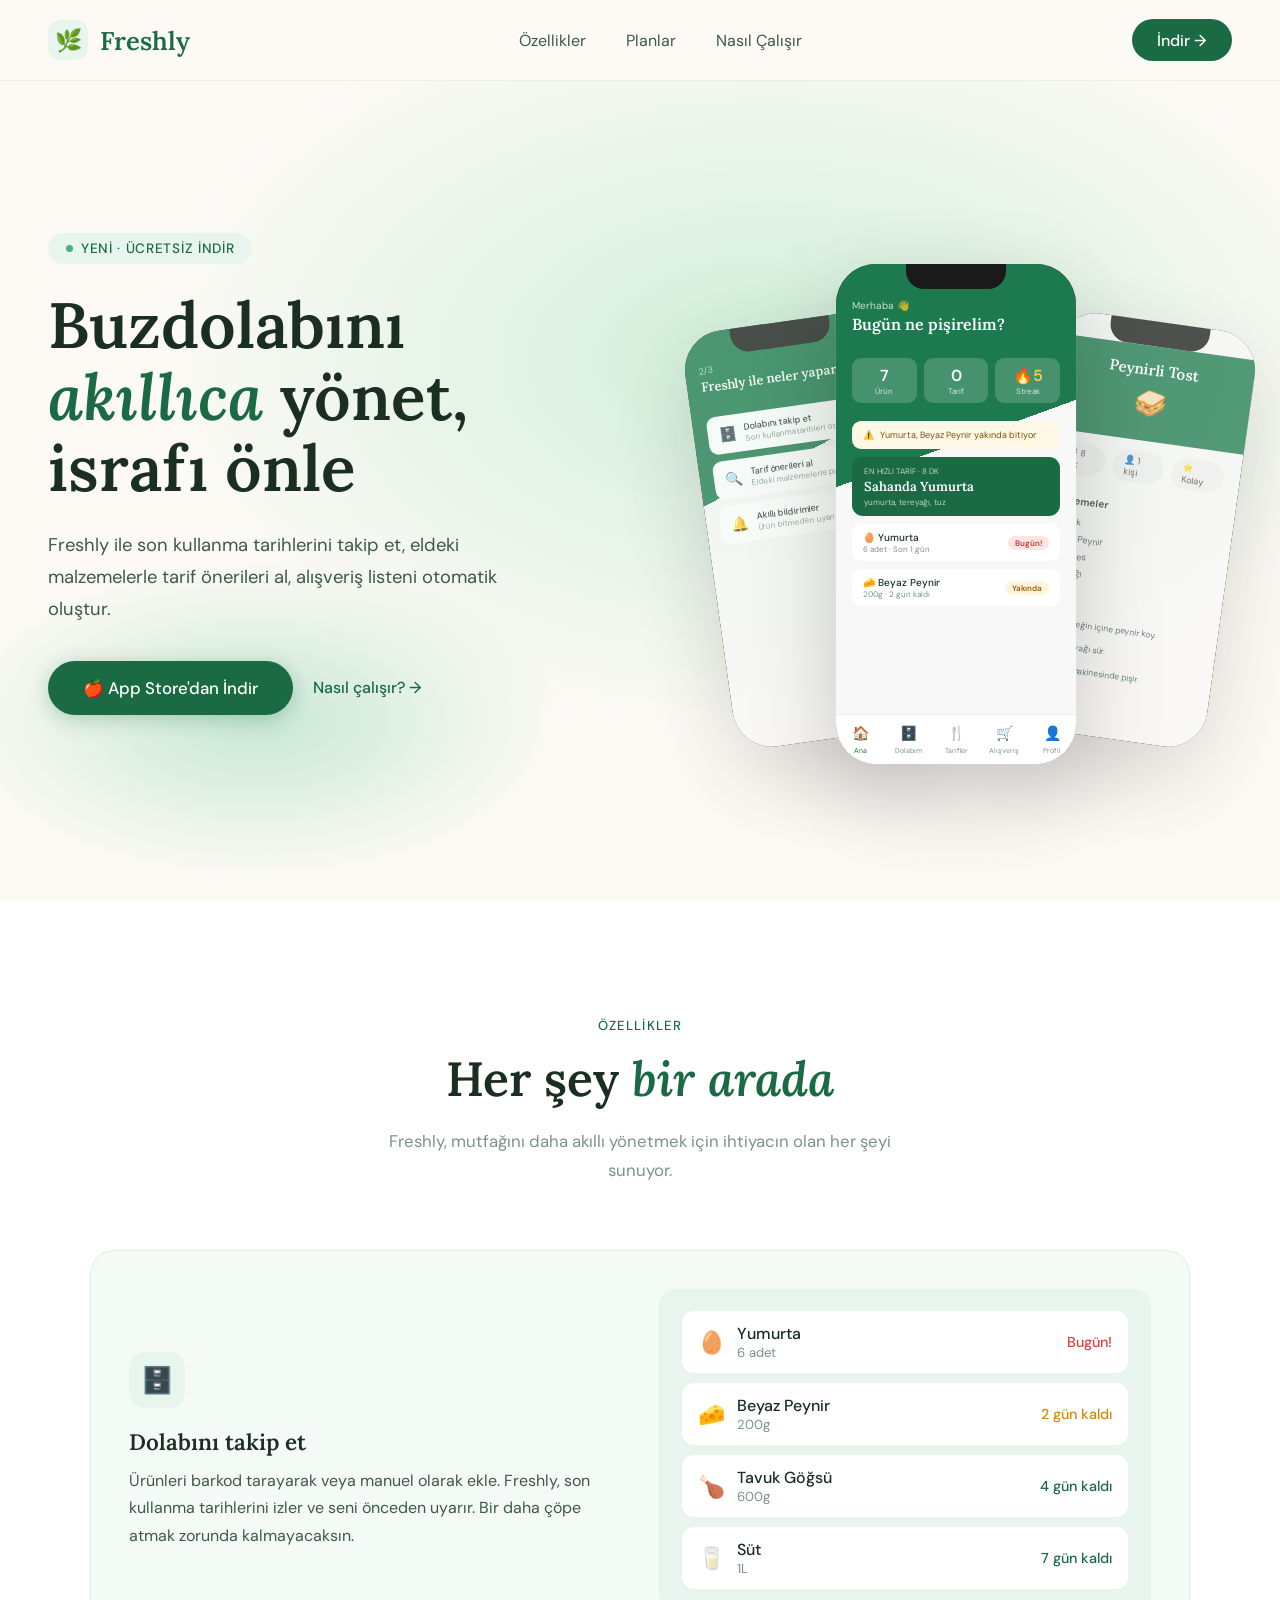
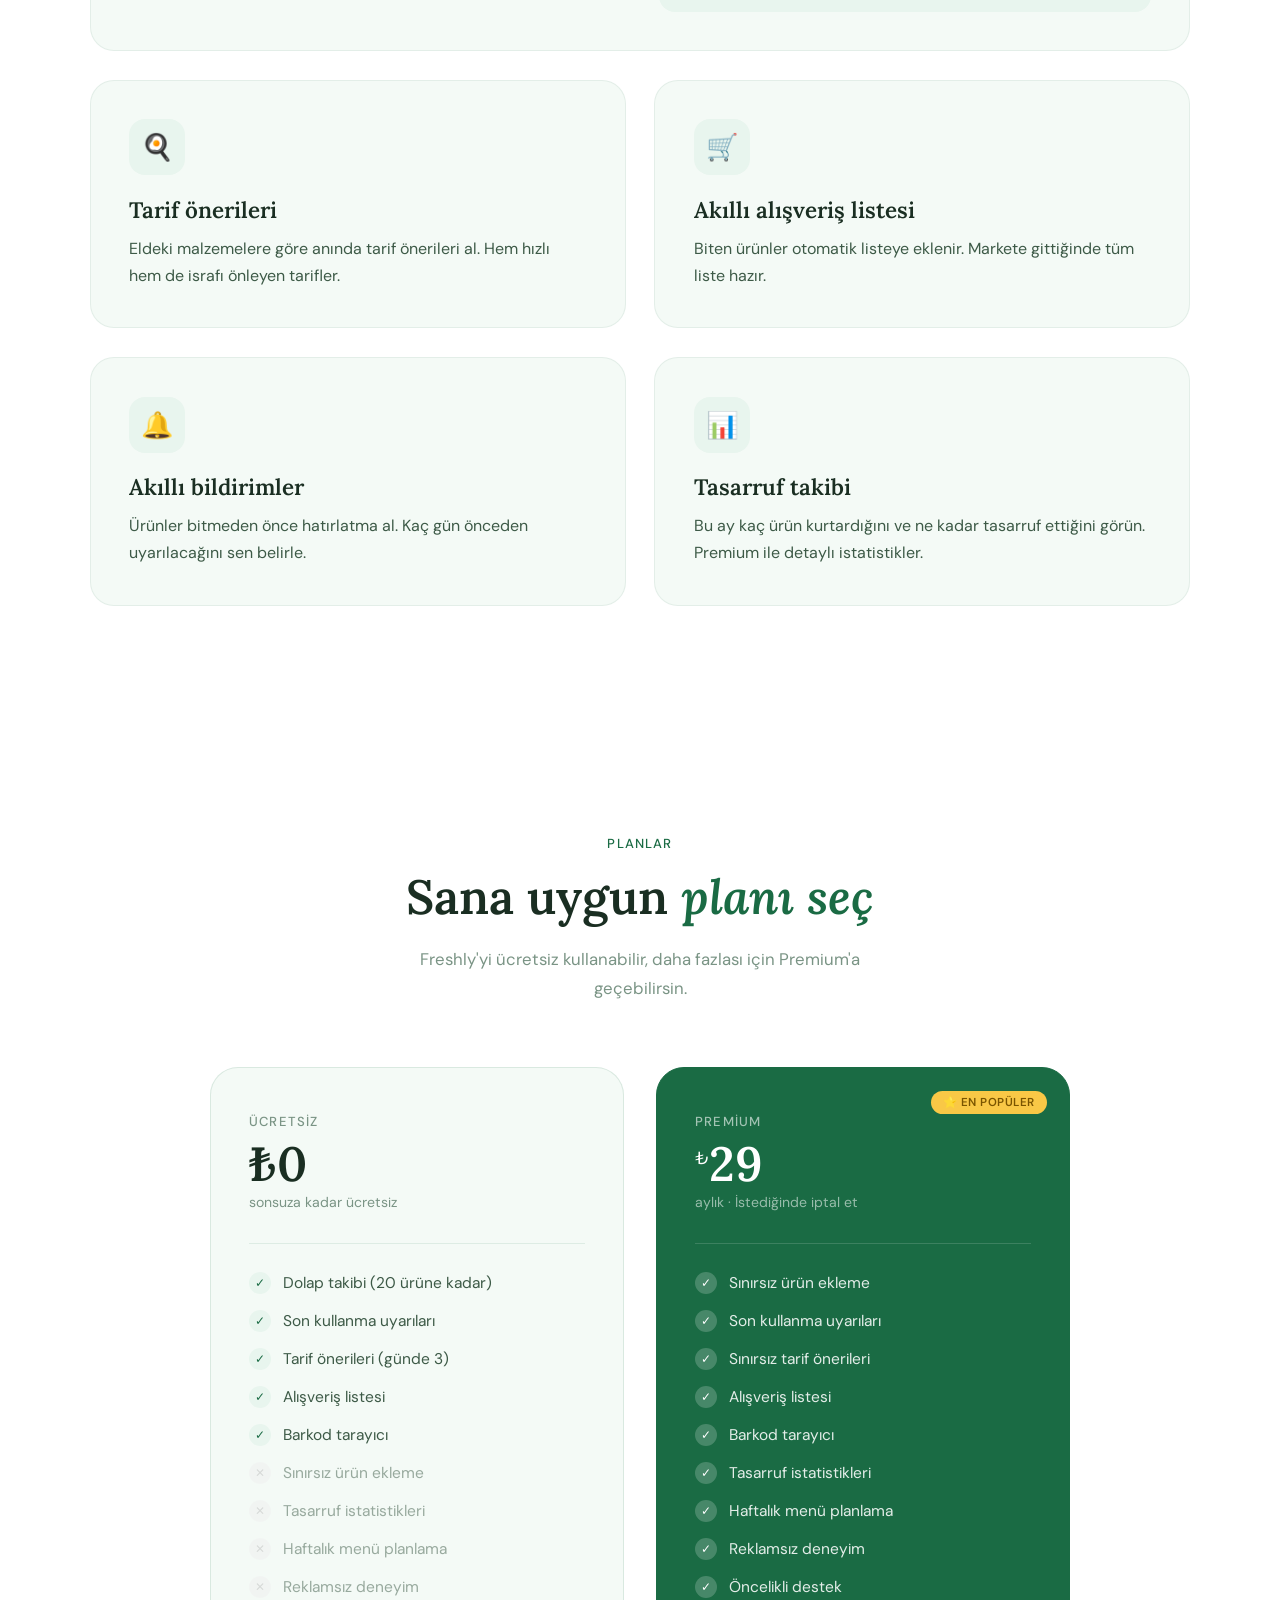
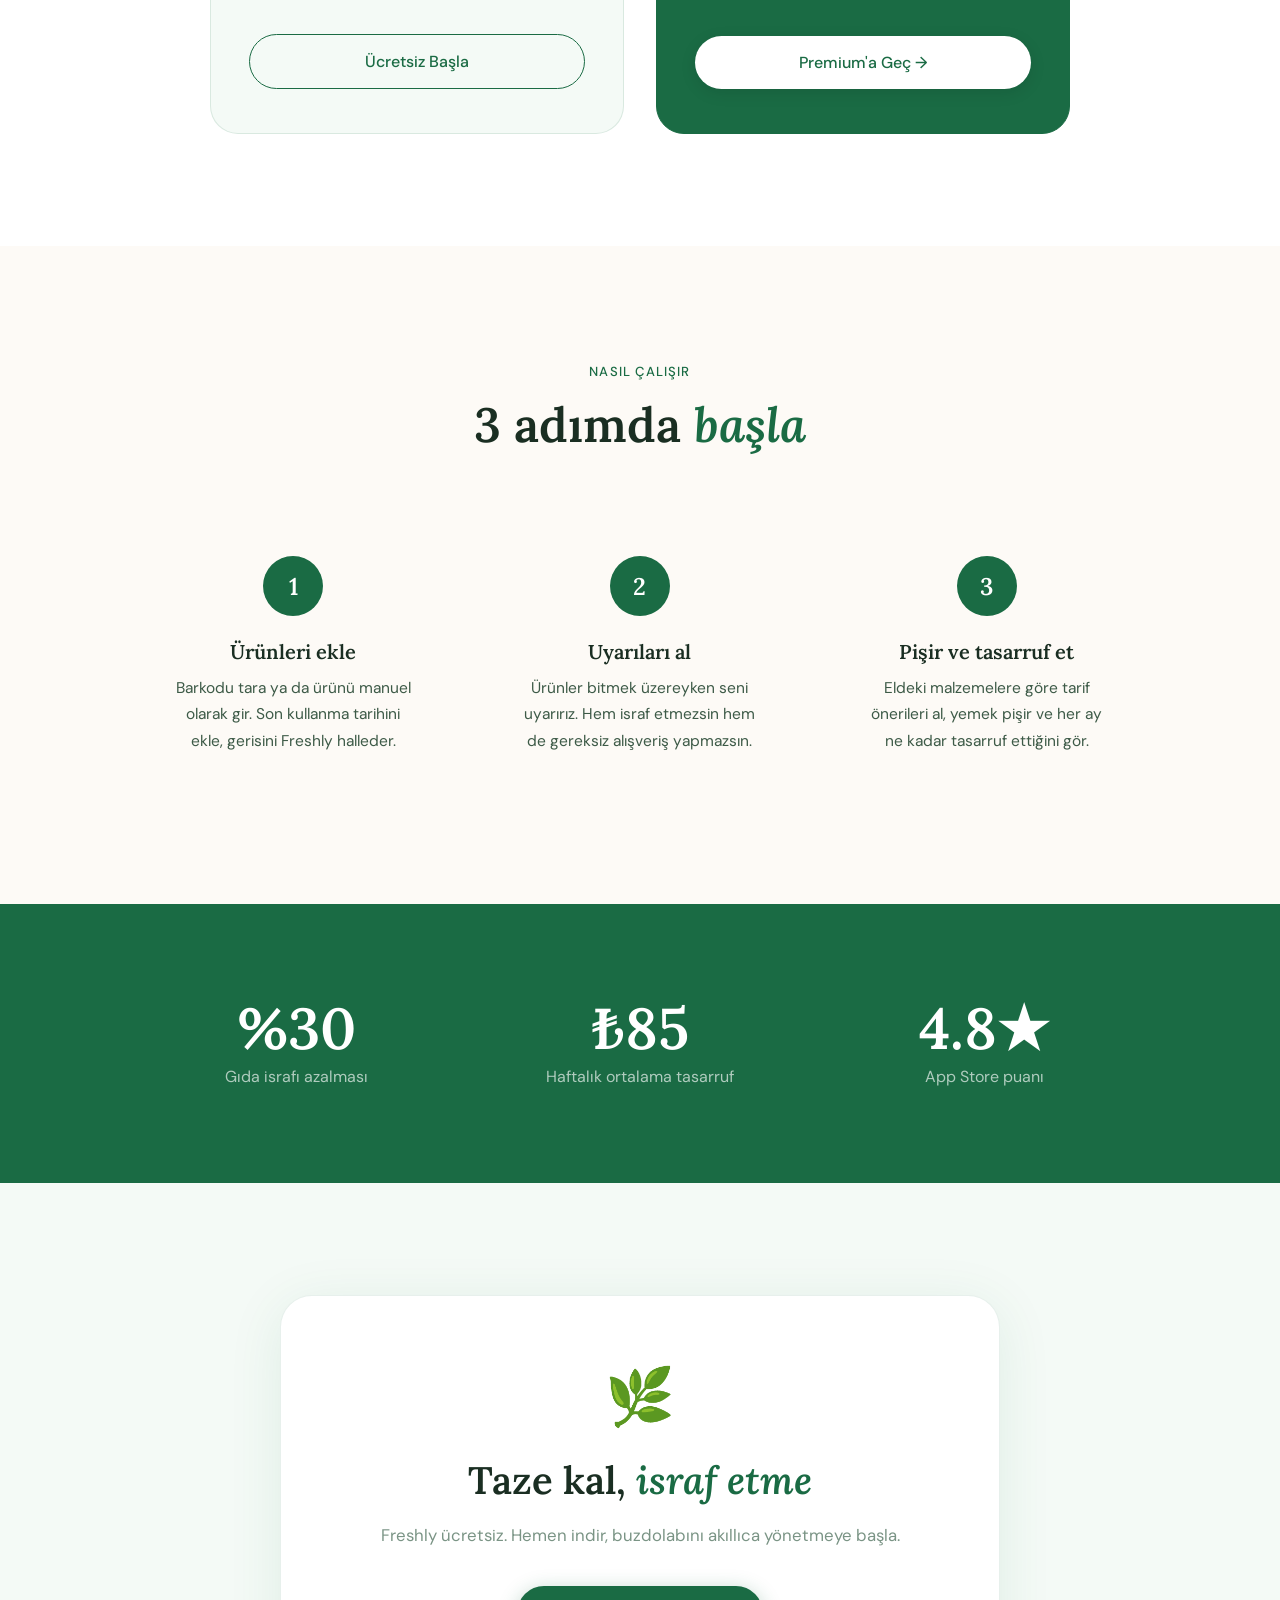
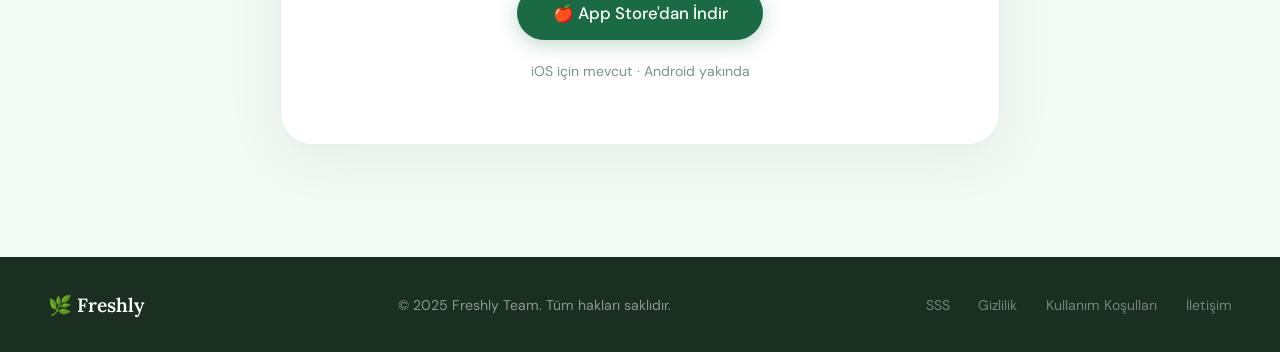
==== commit 709dcffa: "iletisim sayfası eklendi" ====
--- a/index.html
+++ b/index.html
@@ -41,12 +41,7 @@
       <h1>Buzdolabını <em>akıllıca</em> yönet, israfı önle</h1>
       <p>Freshly ile son kullanma tarihlerini takip et, eldeki malzemelerle tarif önerileri al, alışveriş listeni otomatik oluştur.</p>
       <div class="hero-actions">
-        <a href="download" class="btn-primary" style="display:inline-flex;">
-  <svg width="20" height="20" viewBox="0 0 814 1000" fill="white" xmlns="http://www.w3.org/2000/svg">
-    <path d="M788.1 340.9c-5.8 4.5-108.2 62.2-108.2 190.5 0 148.4 130.3 200.9 134.2 202.2-.6 3.2-20.7 71.9-68.7 141.9-42.8 61.6-87.5 123.1-155.5 123.1s-85.5-39.5-164-39.5c-76 0-103.7 40.8-165.9 40.8s-105-57.8-155.5-127.4C46 790.7 0 663 0 541.8c0-207.5 135.4-317.3 269-317.3 71 0 130.1 46.8 174.9 46.8 42.8 0 109.7-49.5 189.2-49.5 30.4 0 108.2 2.6 168.6 74.9zm-111.4-192.6c33.1-39.5 56.7-95.2 56.7-150.9 0-7.7-.6-15.5-1.9-22.3-53.9 2-117.5 36.1-155.5 81.5-29.8 33.7-57.8 89.8-57.8 146.5 0 8.3 1.3 16.6 1.9 19.2 3.2.6 8.4 1.3 13.6 1.3 48.1 0 108.8-32.4 142.9-75.3z"/>
-  </svg>
-  App Store'dan İndir
-</a>
+        <a href="#download" class="btn-primary">🍎 App Store'dan İndir</a>
         <a href="#features" class="btn-secondary">Nasıl çalışır? →</a>
       </div>
     </div>
@@ -284,24 +279,19 @@
     <div class="cta-icon">🌿</div>
     <h2>Taze kal, <em>israf etme</em></h2>
     <p>Freshly ücretsiz. Hemen indir, buzdolabını akıllıca yönetmeye başla.</p>
-    <a href="download" class="btn-primary" style="display:inline-flex;">
-  <svg width="20" height="20" viewBox="0 0 814 1000" fill="white" xmlns="http://www.w3.org/2000/svg">
-    <path d="M788.1 340.9c-5.8 4.5-108.2 62.2-108.2 190.5 0 148.4 130.3 200.9 134.2 202.2-.6 3.2-20.7 71.9-68.7 141.9-42.8 61.6-87.5 123.1-155.5 123.1s-85.5-39.5-164-39.5c-76 0-103.7 40.8-165.9 40.8s-105-57.8-155.5-127.4C46 790.7 0 663 0 541.8c0-207.5 135.4-317.3 269-317.3 71 0 130.1 46.8 174.9 46.8 42.8 0 109.7-49.5 189.2-49.5 30.4 0 108.2 2.6 168.6 74.9zm-111.4-192.6c33.1-39.5 56.7-95.2 56.7-150.9 0-7.7-.6-15.5-1.9-22.3-53.9 2-117.5 36.1-155.5 81.5-29.8 33.7-57.8 89.8-57.8 146.5 0 8.3 1.3 16.6 1.9 19.2 3.2.6 8.4 1.3 13.6 1.3 48.1 0 108.8-32.4 142.9-75.3z"/>
-  </svg>
-  App Store'dan İndir
-</a>
+    <a href="#" class="btn-primary" style="display:inline-flex;">🍎 App Store'dan İndir</a>
     <div class="cta-note">iOS için mevcut · Android yakında</div>
   </div>
 </section>
 
 <footer>
   <div class="footer-logo">🌿 Freshly</div>
-  <div>© 2026 Freshly Team. Tüm hakları saklıdır.</div>
+  <div>© 2025 Freshly Team. Tüm hakları saklıdır.</div>
   <div class="footer-links">
     <a href="sss.html">SSS</a>
     <a href="#">Gizlilik</a>
     <a href="#">Kullanım Koşulları</a>
-    <a href="#">İletişim</a>
+    <a href="iletisim.html">İletişim</a>
   </div>
 </footer>
 
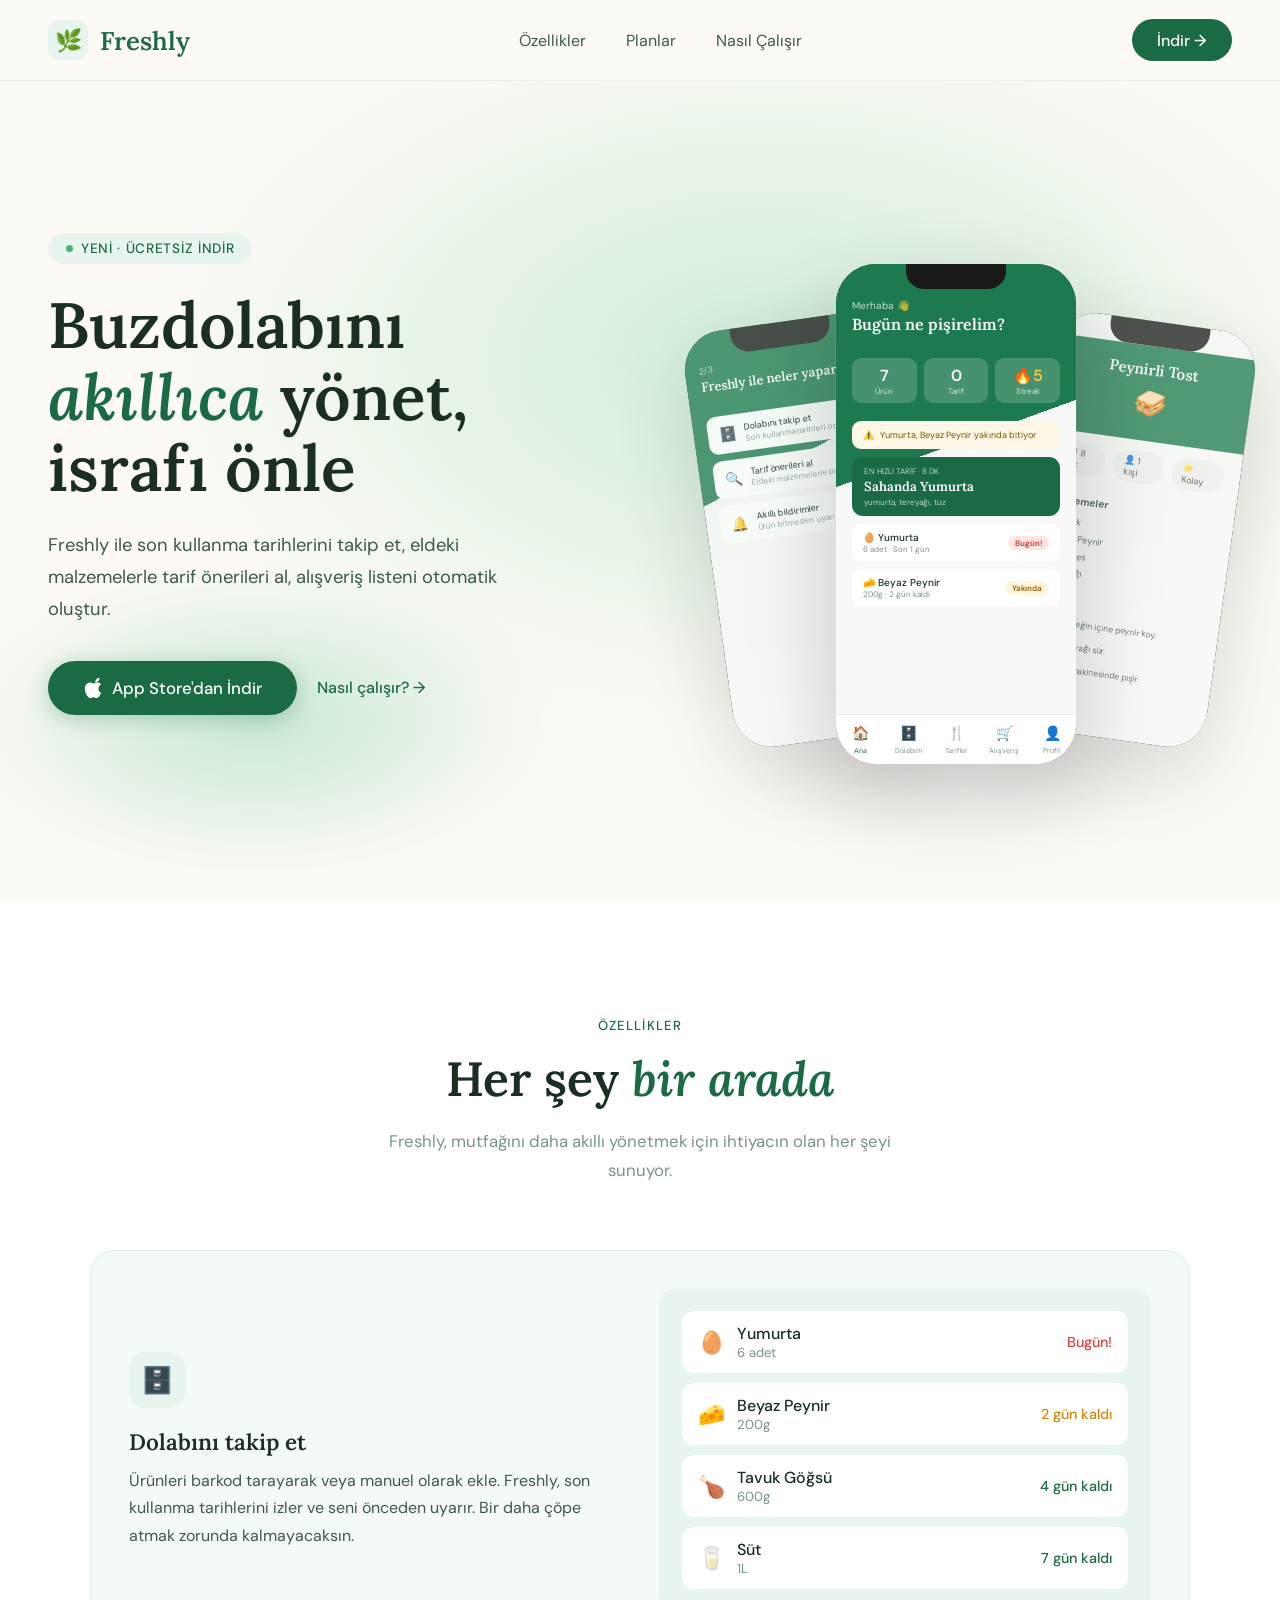
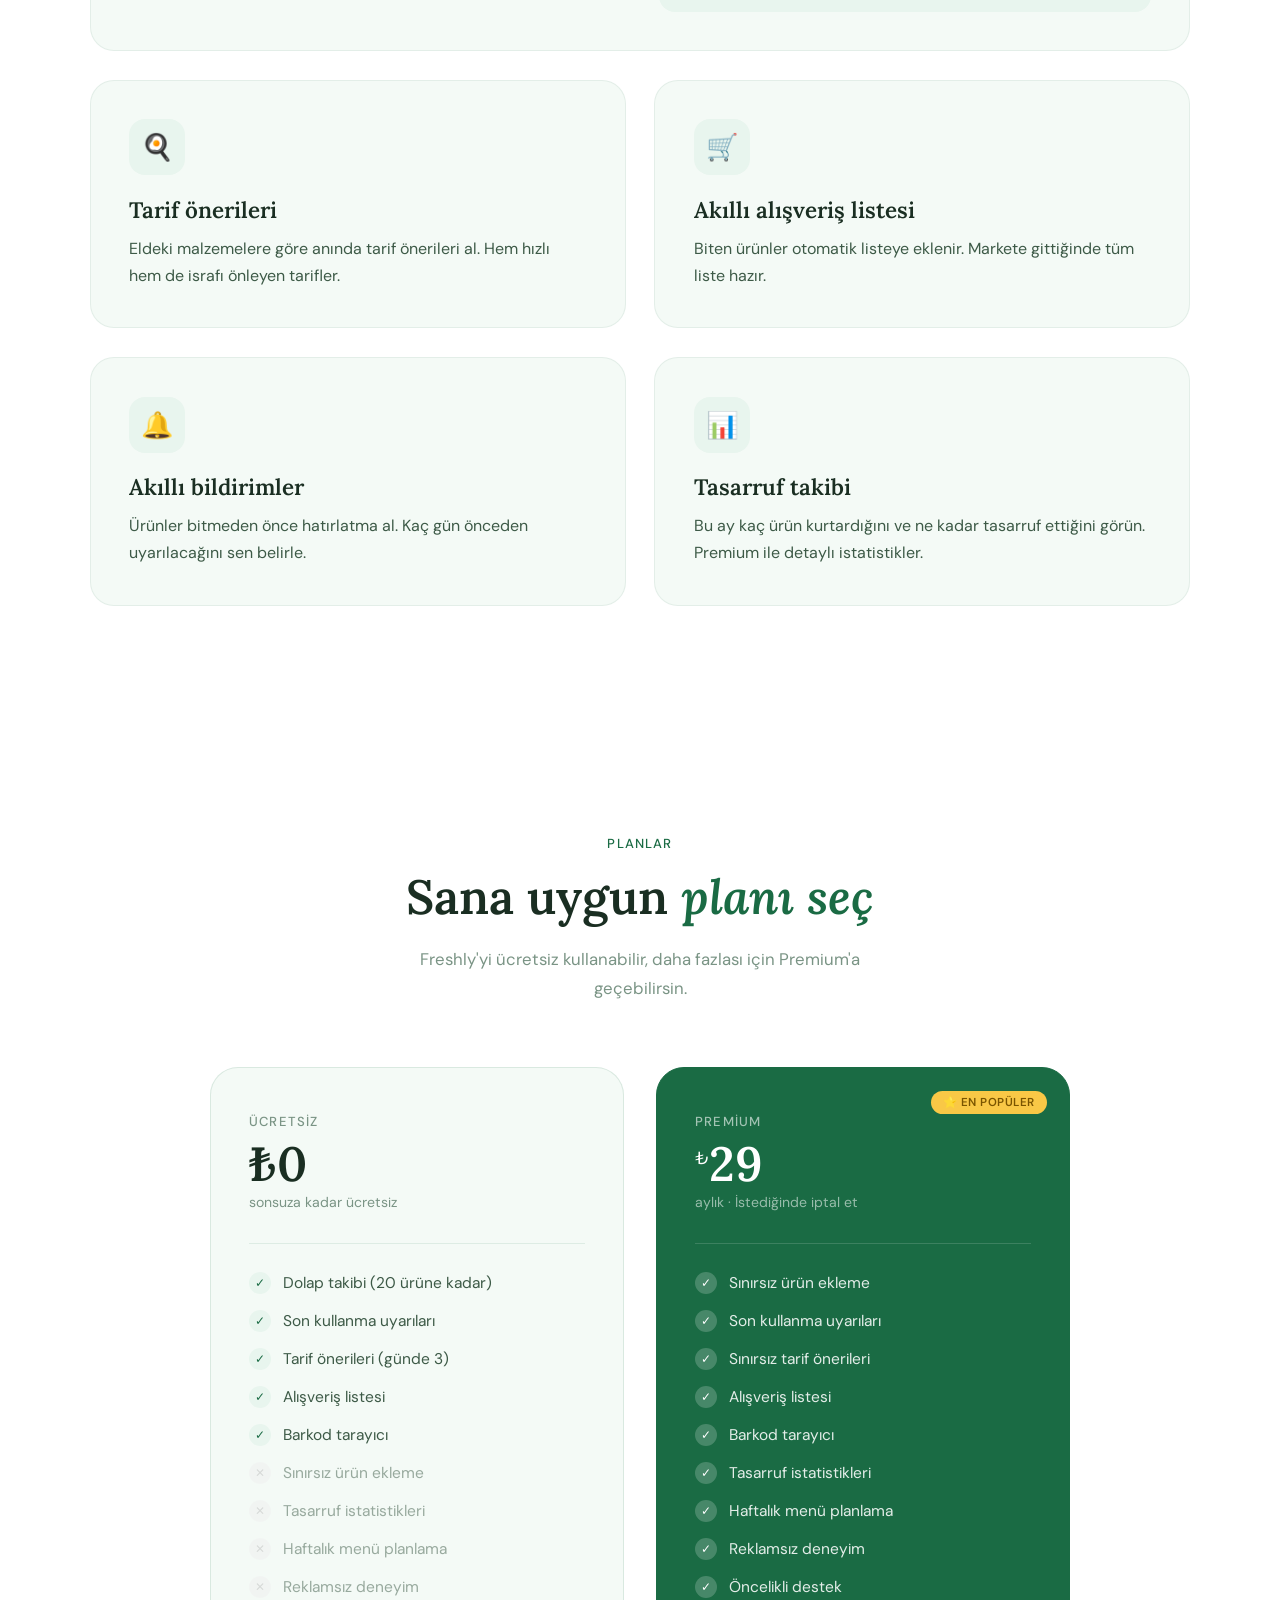
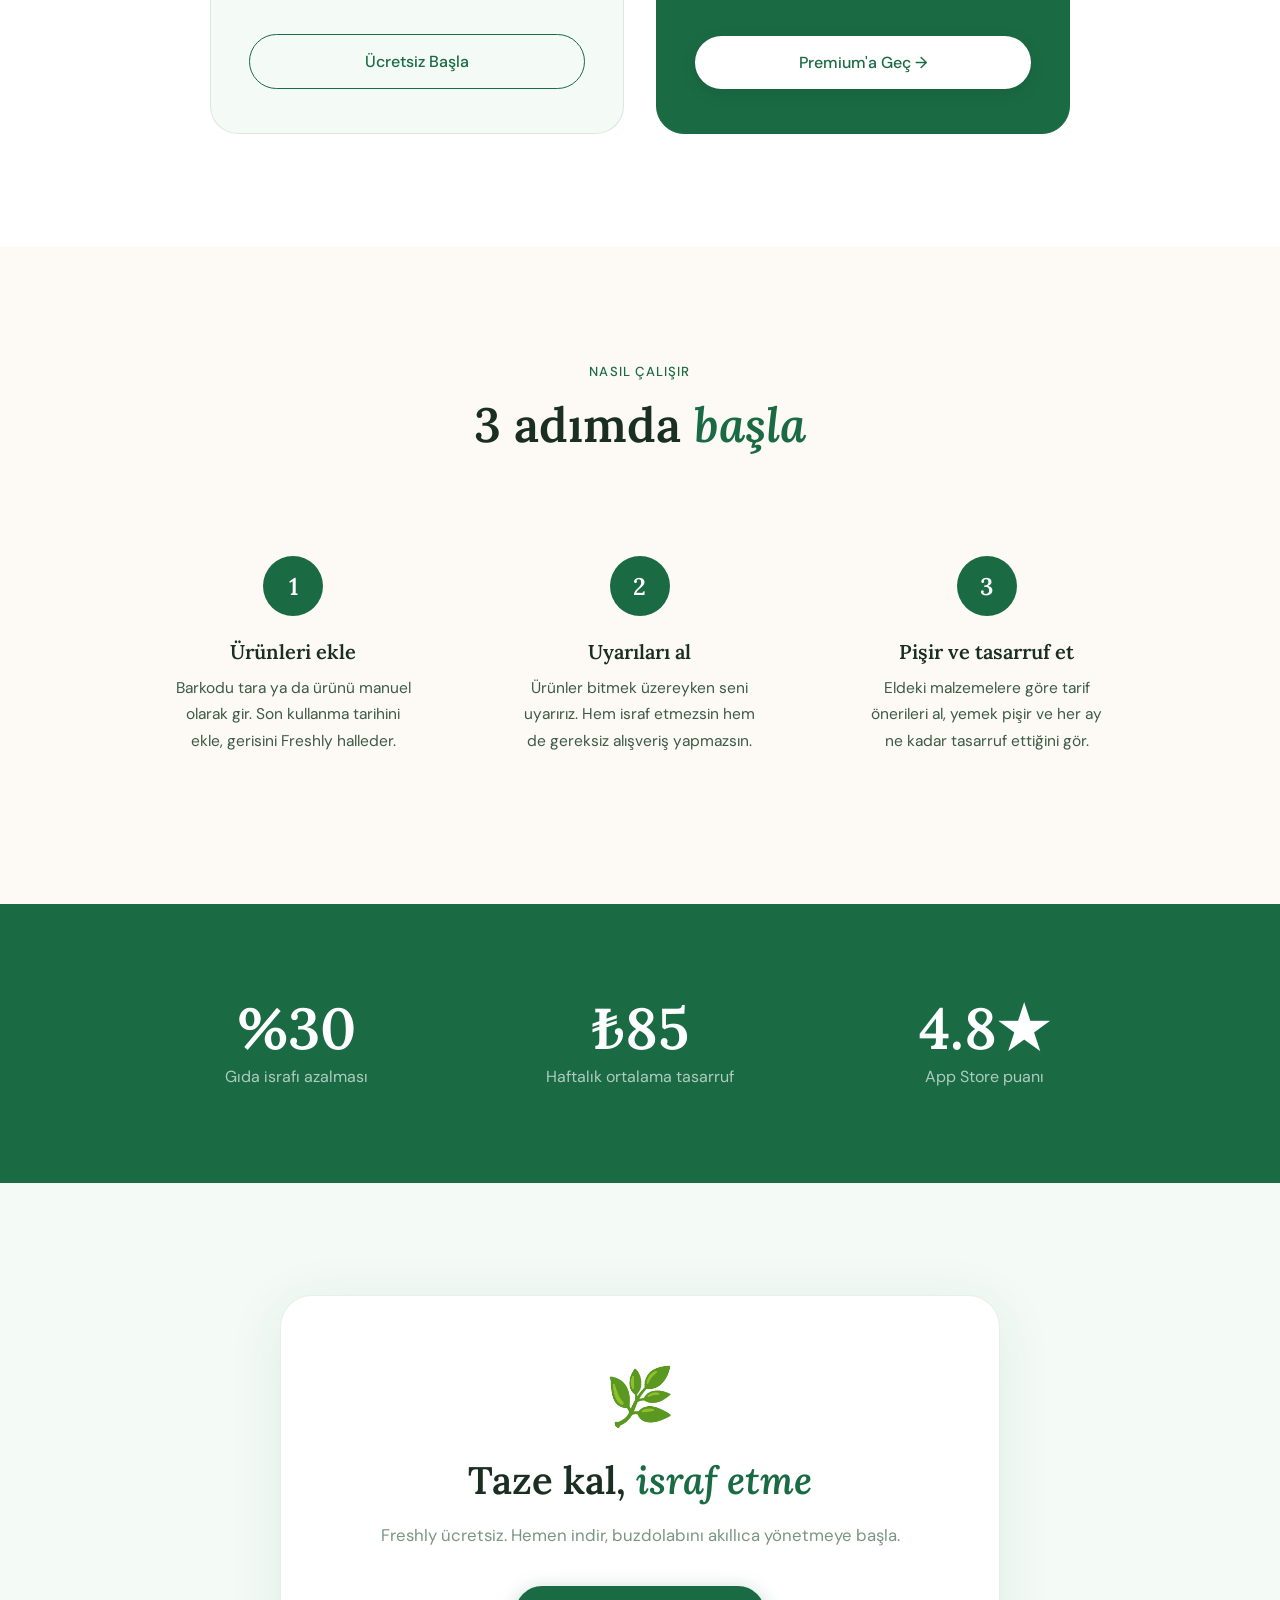
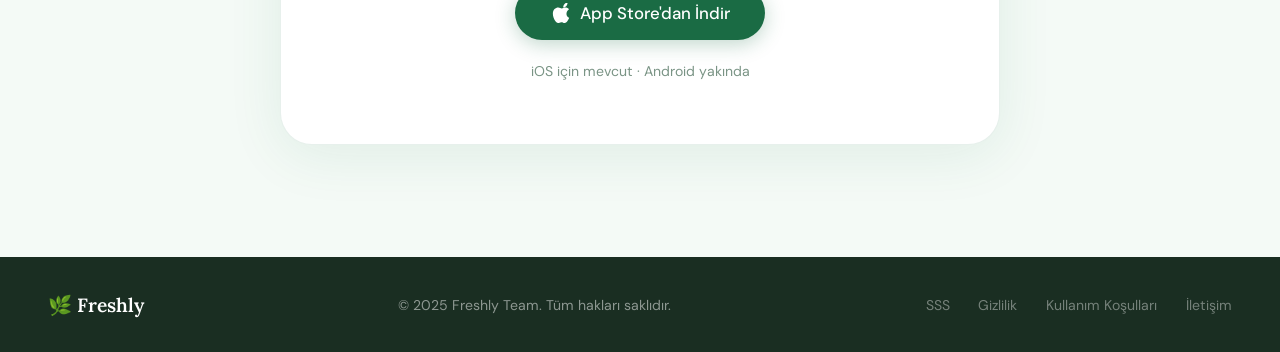
==== commit c8372fa8: "app store logoları eklendi - tarayıcı sekmesine uygulama ikonu eklendi" ====
--- a/index.html
+++ b/index.html
@@ -4,6 +4,7 @@
 <meta charset="UTF-8">
 <meta name="viewport" content="width=device-width, initial-scale=1.0">
 <title>Freshly – Buzdolabını akıllıca yönet</title>
+<link rel="icon" href="data:image/svg+xml,<svg xmlns='http://www.w3.org/2000/svg' viewBox='0 0 100 100'><text y='.9em' font-size='90'>🌿</text></svg>">
 <link href="https://fonts.googleapis.com/css2?family=Lora:ital,wght@0,400;0,600;1,400;1,600&family=DM+Sans:wght@300;400;500&display=swap" rel="stylesheet">
 <link rel="stylesheet" href="style.css">
 </head>
@@ -41,7 +42,12 @@
       <h1>Buzdolabını <em>akıllıca</em> yönet, israfı önle</h1>
       <p>Freshly ile son kullanma tarihlerini takip et, eldeki malzemelerle tarif önerileri al, alışveriş listeni otomatik oluştur.</p>
       <div class="hero-actions">
-        <a href="#download" class="btn-primary">🍎 App Store'dan İndir</a>
+        <a href="#" class="btn-primary" style="display:inline-flex;">
+  <svg width="20" height="20" viewBox="0 0 814 1000" fill="white" xmlns="http://www.w3.org/2000/svg">
+    <path d="M788.1 340.9c-5.8 4.5-108.2 62.2-108.2 190.5 0 148.4 130.3 200.9 134.2 202.2-.6 3.2-20.7 71.9-68.7 141.9-42.8 61.6-87.5 123.1-155.5 123.1s-85.5-39.5-164-39.5c-76 0-103.7 40.8-165.9 40.8s-105-57.8-155.5-127.4C46 790.7 0 663 0 541.8c0-207.5 135.4-317.3 269-317.3 71 0 130.1 46.8 174.9 46.8 42.8 0 109.7-49.5 189.2-49.5 30.4 0 108.2 2.6 168.6 74.9zm-111.4-192.6c33.1-39.5 56.7-95.2 56.7-150.9 0-7.7-.6-15.5-1.9-22.3-53.9 2-117.5 36.1-155.5 81.5-29.8 33.7-57.8 89.8-57.8 146.5 0 8.3 1.3 16.6 1.9 19.2 3.2.6 8.4 1.3 13.6 1.3 48.1 0 108.8-32.4 142.9-75.3z"/>
+  </svg>
+  App Store'dan İndir
+</a>
         <a href="#features" class="btn-secondary">Nasıl çalışır? →</a>
       </div>
     </div>
@@ -279,7 +285,12 @@
     <div class="cta-icon">🌿</div>
     <h2>Taze kal, <em>israf etme</em></h2>
     <p>Freshly ücretsiz. Hemen indir, buzdolabını akıllıca yönetmeye başla.</p>
-    <a href="#" class="btn-primary" style="display:inline-flex;">🍎 App Store'dan İndir</a>
+    <a href="#" class="btn-primary" style="display:inline-flex;">
+  <svg width="20" height="20" viewBox="0 0 814 1000" fill="white" xmlns="http://www.w3.org/2000/svg">
+    <path d="M788.1 340.9c-5.8 4.5-108.2 62.2-108.2 190.5 0 148.4 130.3 200.9 134.2 202.2-.6 3.2-20.7 71.9-68.7 141.9-42.8 61.6-87.5 123.1-155.5 123.1s-85.5-39.5-164-39.5c-76 0-103.7 40.8-165.9 40.8s-105-57.8-155.5-127.4C46 790.7 0 663 0 541.8c0-207.5 135.4-317.3 269-317.3 71 0 130.1 46.8 174.9 46.8 42.8 0 109.7-49.5 189.2-49.5 30.4 0 108.2 2.6 168.6 74.9zm-111.4-192.6c33.1-39.5 56.7-95.2 56.7-150.9 0-7.7-.6-15.5-1.9-22.3-53.9 2-117.5 36.1-155.5 81.5-29.8 33.7-57.8 89.8-57.8 146.5 0 8.3 1.3 16.6 1.9 19.2 3.2.6 8.4 1.3 13.6 1.3 48.1 0 108.8-32.4 142.9-75.3z"/>
+  </svg>
+  App Store'dan İndir
+</a>
     <div class="cta-note">iOS için mevcut · Android yakında</div>
   </div>
 </section>
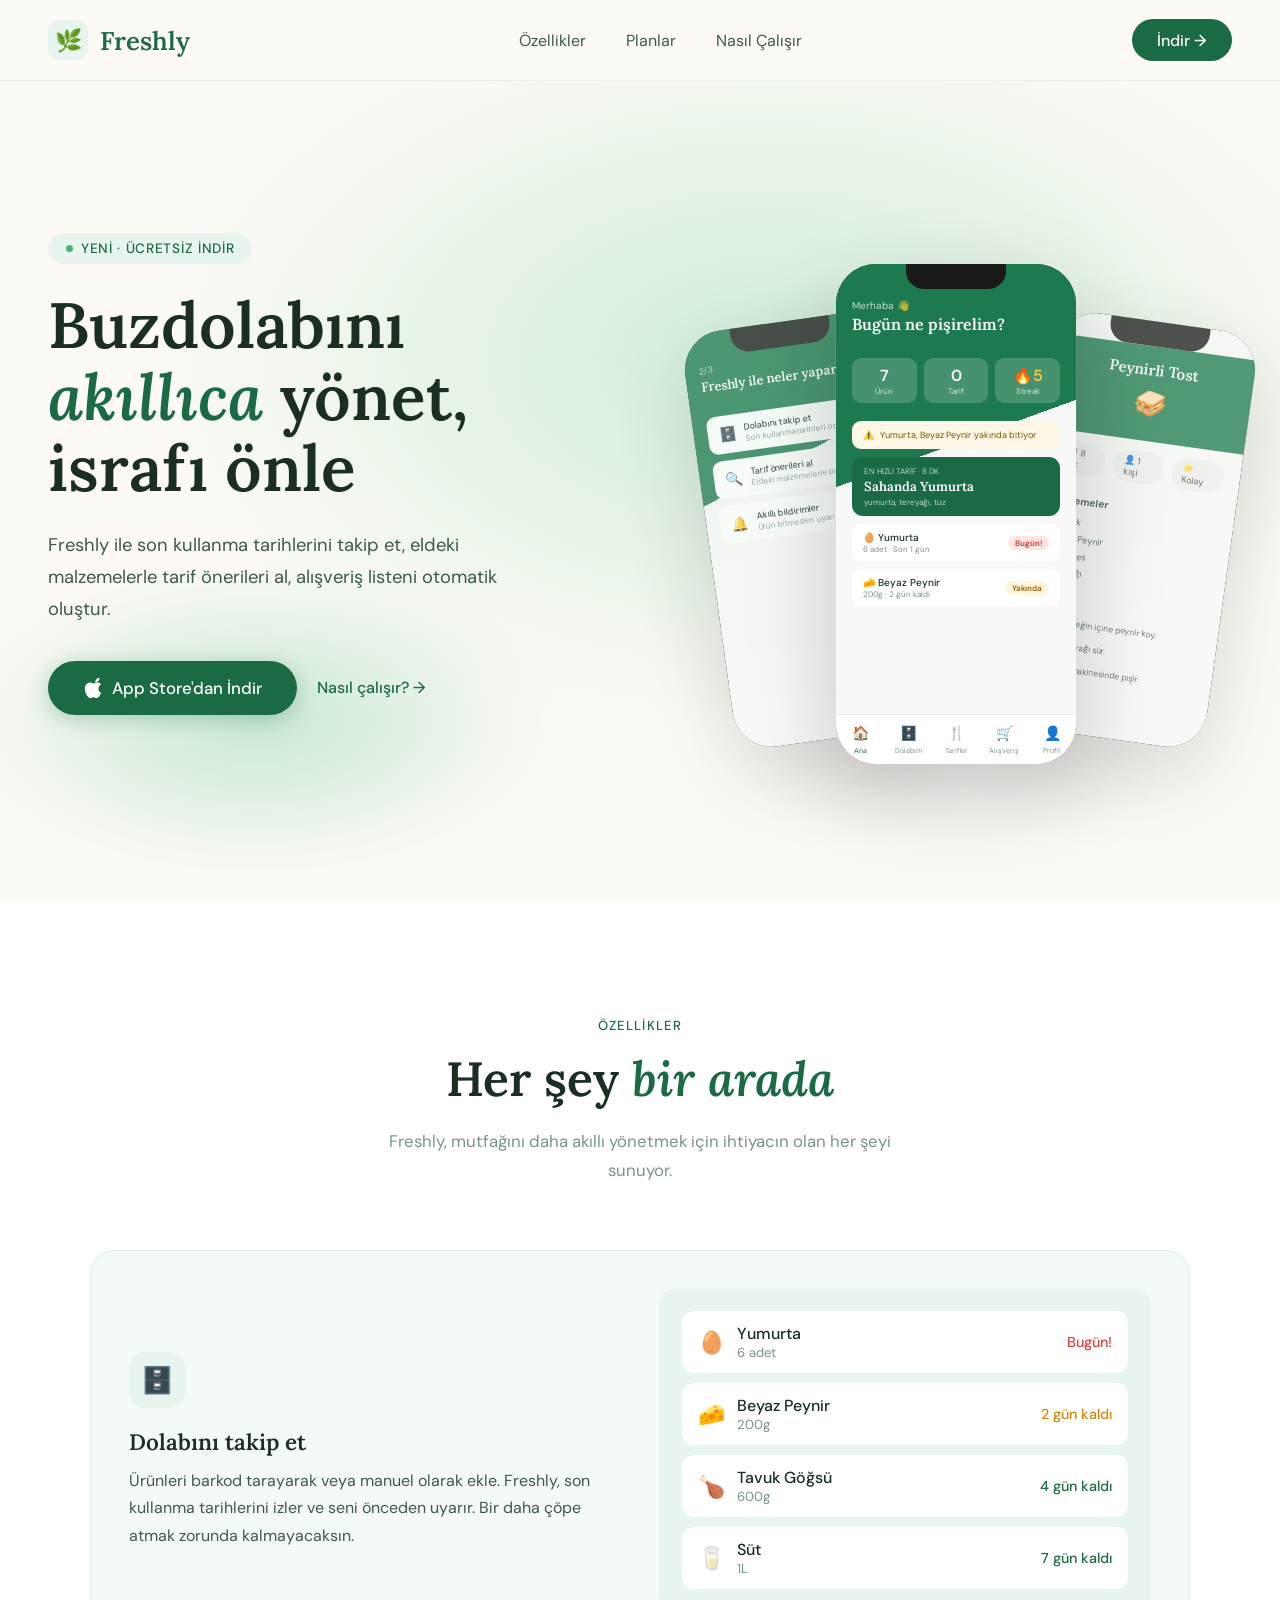
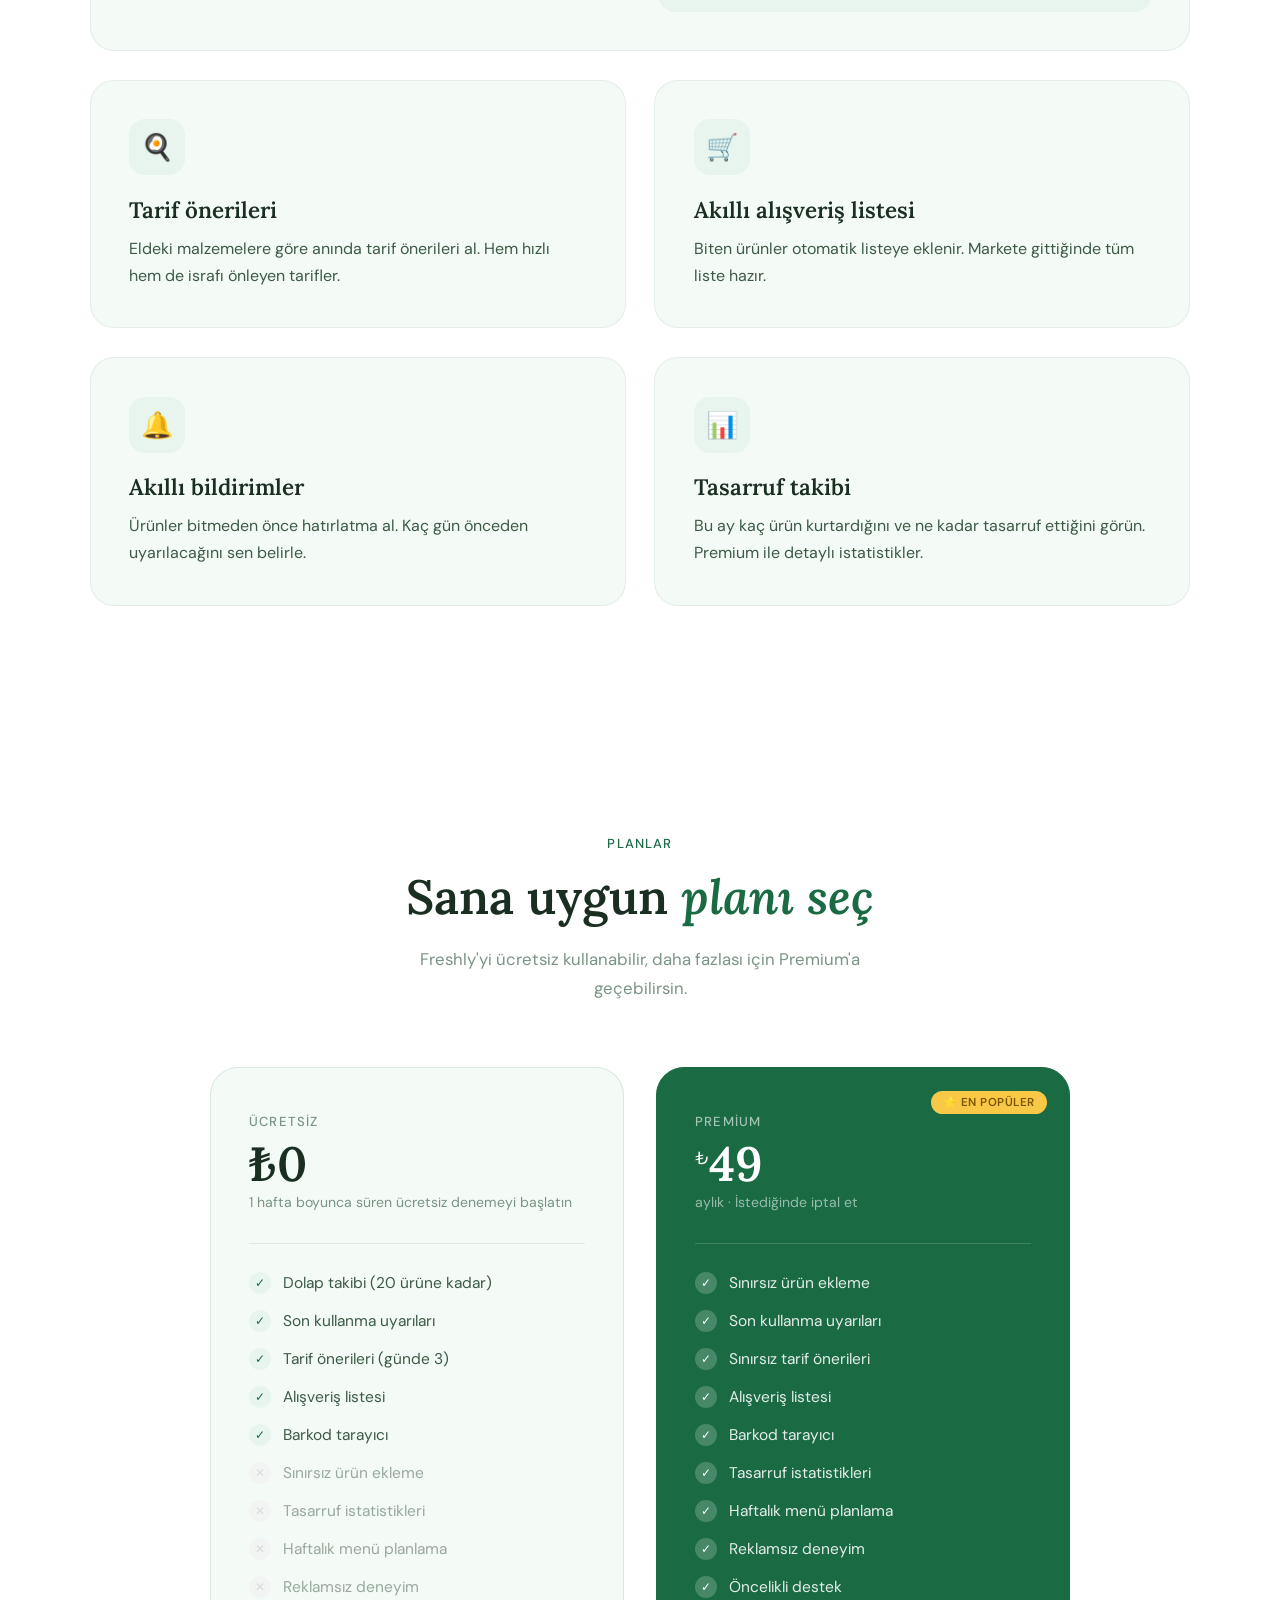
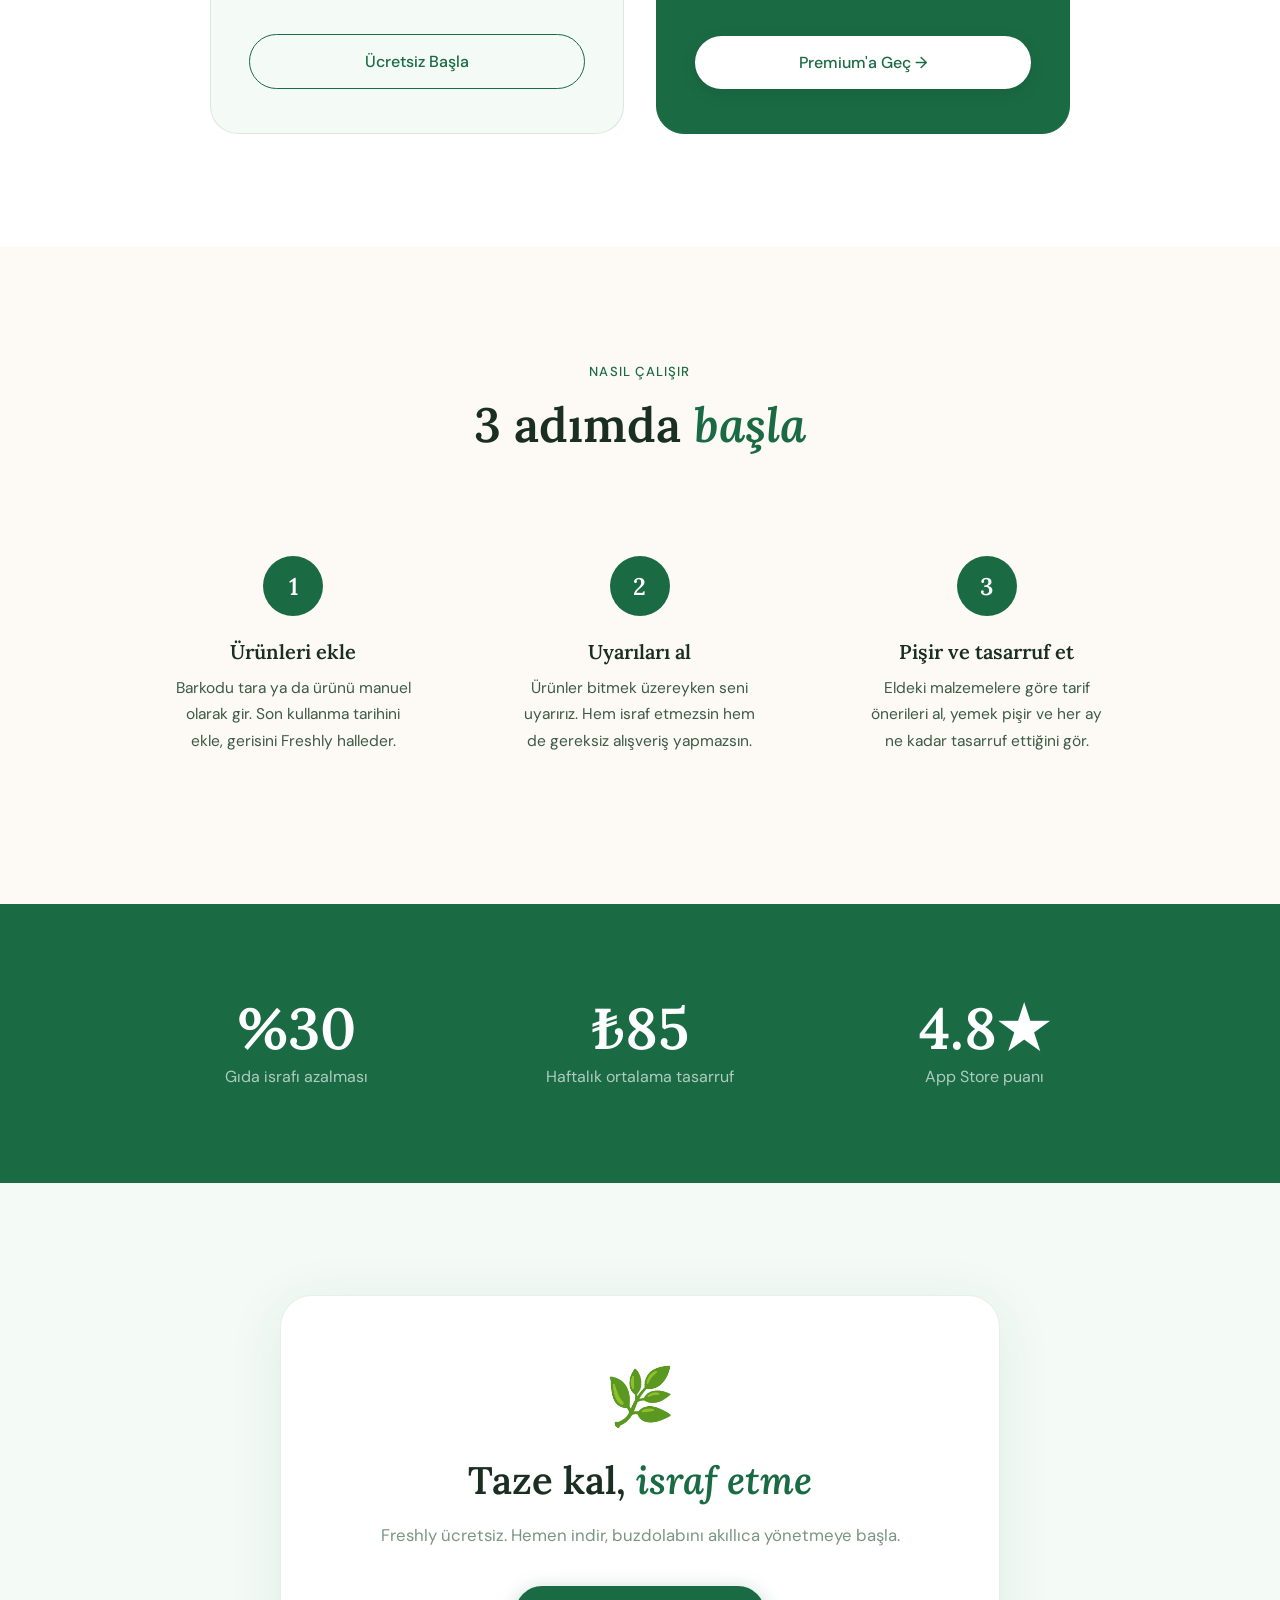
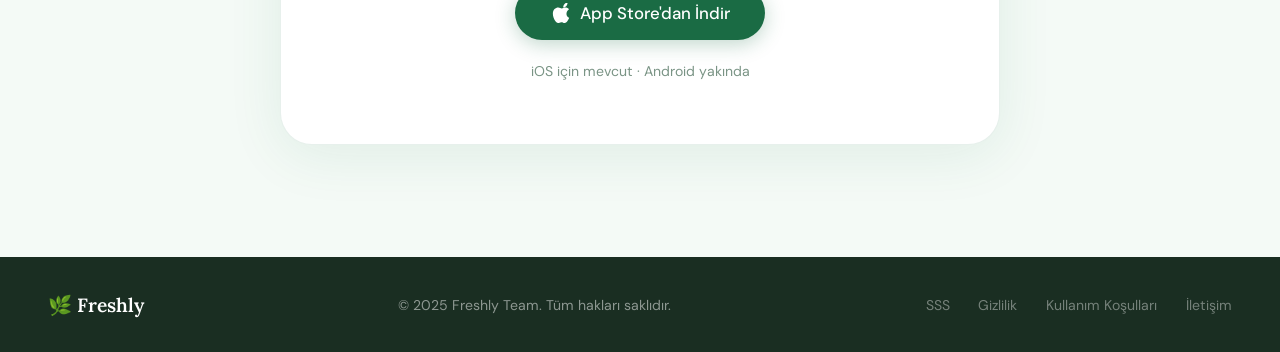
==== commit aa4f3345: "bazı yazılardagüncelleme yapıldı -ücretsiz deneme yerine 1 hafta yazıldı -29 tl yerine 49 tl güncell" ====
--- a/index.html
+++ b/index.html
@@ -197,7 +197,7 @@
     <div class="pricing-card reveal reveal-delay-1">
       <div class="pricing-plan">Ücretsiz</div>
       <div class="pricing-price">₺0</div>
-      <div class="pricing-period">sonsuza kadar ücretsiz</div>
+      <div class="pricing-period">1 hafta boyunca süren ücretsiz denemeyi başlatın</div>
       <div class="pricing-divider"></div>
       <ul class="pricing-features">
         <li><span class="check">✓</span> Dolap takibi (20 ürüne kadar)</li>
@@ -215,7 +215,7 @@
     <div class="pricing-card premium reveal reveal-delay-2">
       <div class="pricing-badge">⭐ En Popüler</div>
       <div class="pricing-plan">Premium</div>
-      <div class="pricing-price"><span>₺</span>29</div>
+      <div class="pricing-price"><span>₺</span>49</div>
       <div class="pricing-period">aylık · İstediğinde iptal et</div>
       <div class="pricing-divider"></div>
       <ul class="pricing-features">
